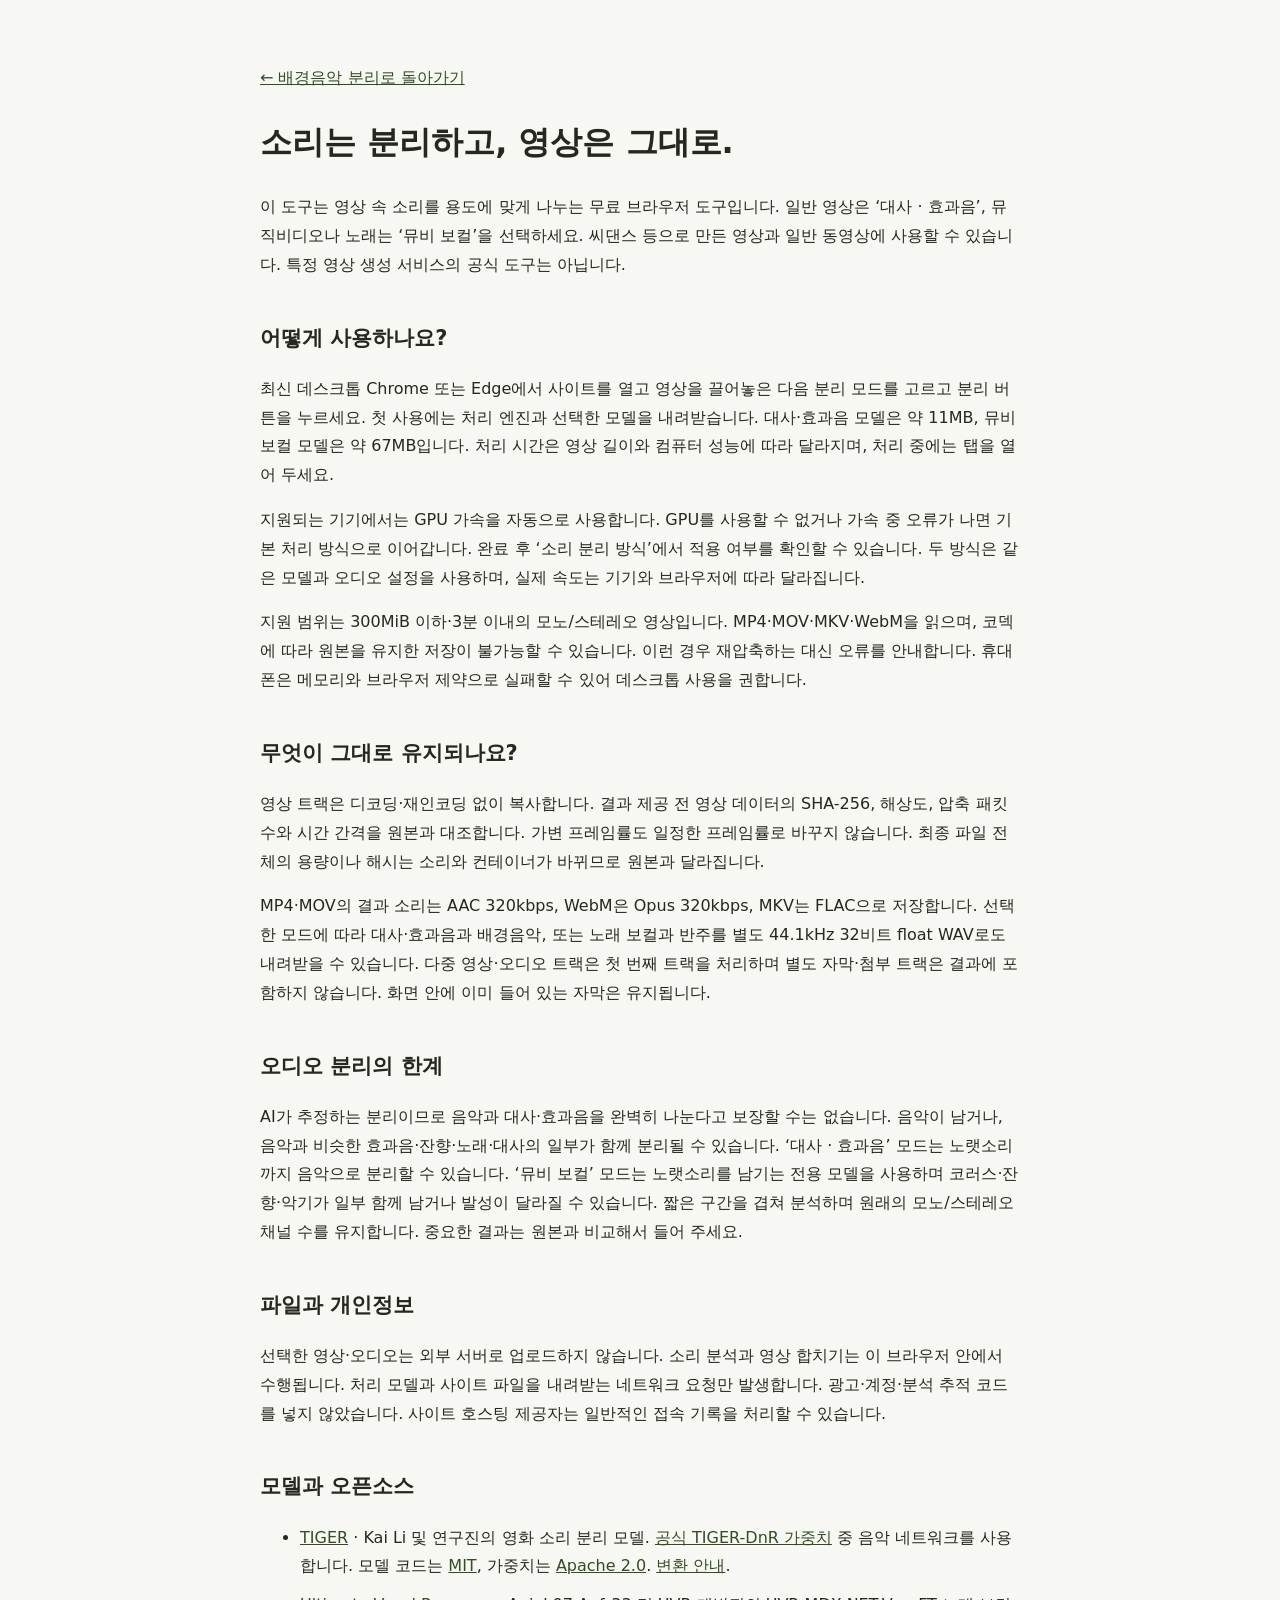
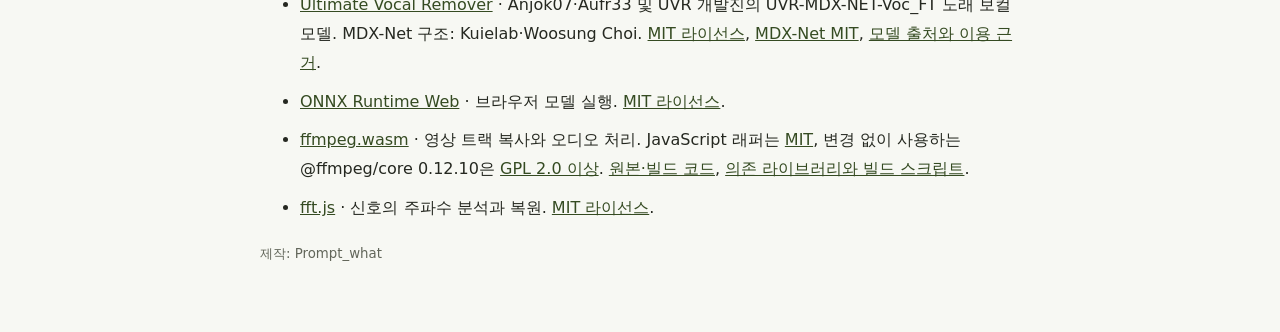
==== about.html @ b62975ac "Add music video vocal and instrumental separation mode" ====
<!doctype html><html lang="ko"><meta charset="utf-8"><meta name="viewport" content="width=device-width,initial-scale=1"><title>이용 안내 · 배경음악 분리</title><style>body{max-width:760px;margin:64px auto;padding:0 24px;font:16px/1.8 system-ui;color:#252820;background:#f7f8f3}h1{font-size:32px}h2{font-size:21px;margin-top:40px}a{color:#354b22}li{margin-bottom:10px}small{color:#62665a}</style>
<a href="./">← 배경음악 분리로 돌아가기</a><h1>소리는 분리하고, 영상은 그대로.</h1>
<p>이 도구는 영상 속 소리를 용도에 맞게 나누는 무료 브라우저 도구입니다. 일반 영상은 ‘대사 · 효과음’, 뮤직비디오나 노래는 ‘뮤비 보컬’을 선택하세요. 씨댄스 등으로 만든 영상과 일반 동영상에 사용할 수 있습니다. 특정 영상 생성 서비스의 공식 도구는 아닙니다.</p>
<h2>어떻게 사용하나요?</h2><p>최신 데스크톱 Chrome 또는 Edge에서 사이트를 열고 영상을 끌어놓은 다음 분리 모드를 고르고 분리 버튼을 누르세요. 첫 사용에는 처리 엔진과 선택한 모델을 내려받습니다. 대사·효과음 모델은 약 11MB, 뮤비 보컬 모델은 약 67MB입니다. 처리 시간은 영상 길이와 컴퓨터 성능에 따라 달라지며, 처리 중에는 탭을 열어 두세요.</p>
<p>지원되는 기기에서는 GPU 가속을 자동으로 사용합니다. GPU를 사용할 수 없거나 가속 중 오류가 나면 기본 처리 방식으로 이어갑니다. 완료 후 ‘소리 분리 방식’에서 적용 여부를 확인할 수 있습니다. 두 방식은 같은 모델과 오디오 설정을 사용하며, 실제 속도는 기기와 브라우저에 따라 달라집니다.</p>
<p>지원 범위는 300MiB 이하·3분 이내의 모노/스테레오 영상입니다. MP4·MOV·MKV·WebM을 읽으며, 코덱에 따라 원본을 유지한 저장이 불가능할 수 있습니다. 이런 경우 재압축하는 대신 오류를 안내합니다. 휴대폰은 메모리와 브라우저 제약으로 실패할 수 있어 데스크톱 사용을 권합니다.</p>
<h2>무엇이 그대로 유지되나요?</h2><p>영상 트랙은 디코딩·재인코딩 없이 복사합니다. 결과 제공 전 영상 데이터의 SHA-256, 해상도, 압축 패킷 수와 시간 간격을 원본과 대조합니다. 가변 프레임률도 일정한 프레임률로 바꾸지 않습니다. 최종 파일 전체의 용량이나 해시는 소리와 컨테이너가 바뀌므로 원본과 달라집니다.</p>
<p>MP4·MOV의 결과 소리는 AAC 320kbps, WebM은 Opus 320kbps, MKV는 FLAC으로 저장합니다. 선택한 모드에 따라 대사·효과음과 배경음악, 또는 노래 보컬과 반주를 별도 44.1kHz 32비트 float WAV로도 내려받을 수 있습니다. 다중 영상·오디오 트랙은 첫 번째 트랙을 처리하며 별도 자막·첨부 트랙은 결과에 포함하지 않습니다. 화면 안에 이미 들어 있는 자막은 유지됩니다.</p>
<h2>오디오 분리의 한계</h2><p>AI가 추정하는 분리이므로 음악과 대사·효과음을 완벽히 나눈다고 보장할 수는 없습니다. 음악이 남거나, 음악과 비슷한 효과음·잔향·노래·대사의 일부가 함께 분리될 수 있습니다. ‘대사 · 효과음’ 모드는 노랫소리까지 음악으로 분리할 수 있습니다. ‘뮤비 보컬’ 모드는 노랫소리를 남기는 전용 모델을 사용하며 코러스·잔향·악기가 일부 함께 남거나 발성이 달라질 수 있습니다. 짧은 구간을 겹쳐 분석하며 원래의 모노/스테레오 채널 수를 유지합니다. 중요한 결과는 원본과 비교해서 들어 주세요.</p>
<h2>파일과 개인정보</h2><p>선택한 영상·오디오는 외부 서버로 업로드하지 않습니다. 소리 분석과 영상 합치기는 이 브라우저 안에서 수행됩니다. 처리 모델과 사이트 파일을 내려받는 네트워크 요청만 발생합니다. 광고·계정·분석 추적 코드를 넣지 않았습니다. 사이트 호스팅 제공자는 일반적인 접속 기록을 처리할 수 있습니다.</p>
<h2>모델과 오픈소스</h2><ul>
<li><a href="https://github.com/JusperLee/TIGER">TIGER</a> · Kai Li 및 연구진의 영화 소리 분리 모델. <a href="https://huggingface.co/JusperLee/TIGER-DnR">공식 TIGER-DnR 가중치</a> 중 음악 네트워크를 사용합니다. 모델 코드는 <a href="models/LICENSE-TIGER-MIT.txt">MIT</a>, 가중치는 <a href="models/LICENSE-APACHE-2.0.txt">Apache 2.0</a>. <a href="models/NOTICE.txt">변환 안내</a>.</li>
<li><a href="https://github.com/Anjok07/ultimatevocalremovergui">Ultimate Vocal Remover</a> · Anjok07·Aufr33 및 UVR 개발진의 UVR-MDX-NET-Voc_FT 노래 보컬 모델. MDX-Net 구조: Kuielab·Woosung Choi. <a href="models/LICENSE-UVR-MIT.txt">MIT 라이선스</a>, <a href="models/LICENSE-MDX-NET-MIT.txt">MDX-Net MIT</a>, <a href="models/NOTICE-UVR.txt">모델 출처와 이용 근거</a>.</li>
<li><a href="https://onnxruntime.ai/">ONNX Runtime Web</a> · 브라우저 모델 실행. <a href="licenses/ONNXRUNTIME-MIT.txt">MIT 라이선스</a>.</li>
<li><a href="https://ffmpegwasm.netlify.app/">ffmpeg.wasm</a> · 영상 트랙 복사와 오디오 처리. JavaScript 래퍼는 <a href="licenses/FFMPEG-WASM-MIT.txt">MIT</a>, 변경 없이 사용하는 @ffmpeg/core 0.12.10은 <a href="licenses/FFMPEG-GPL-2.0.txt">GPL 2.0 이상</a>. <a href="https://github.com/ffmpegwasm/ffmpeg.wasm/tree/main/packages/core">원본·빌드 코드</a>, <a href="https://github.com/ffmpegwasm/ffmpeg.wasm/tree/main/build">의존 라이브러리와 빌드 스크립트</a>.</li>
<li><a href="https://github.com/indutny/fft.js">fft.js</a> · 신호의 주파수 분석과 복원. <a href="licenses/FFT-JS-MIT.txt">MIT 라이선스</a>.</li></ul>
<small>제작: Prompt_what</small></html>
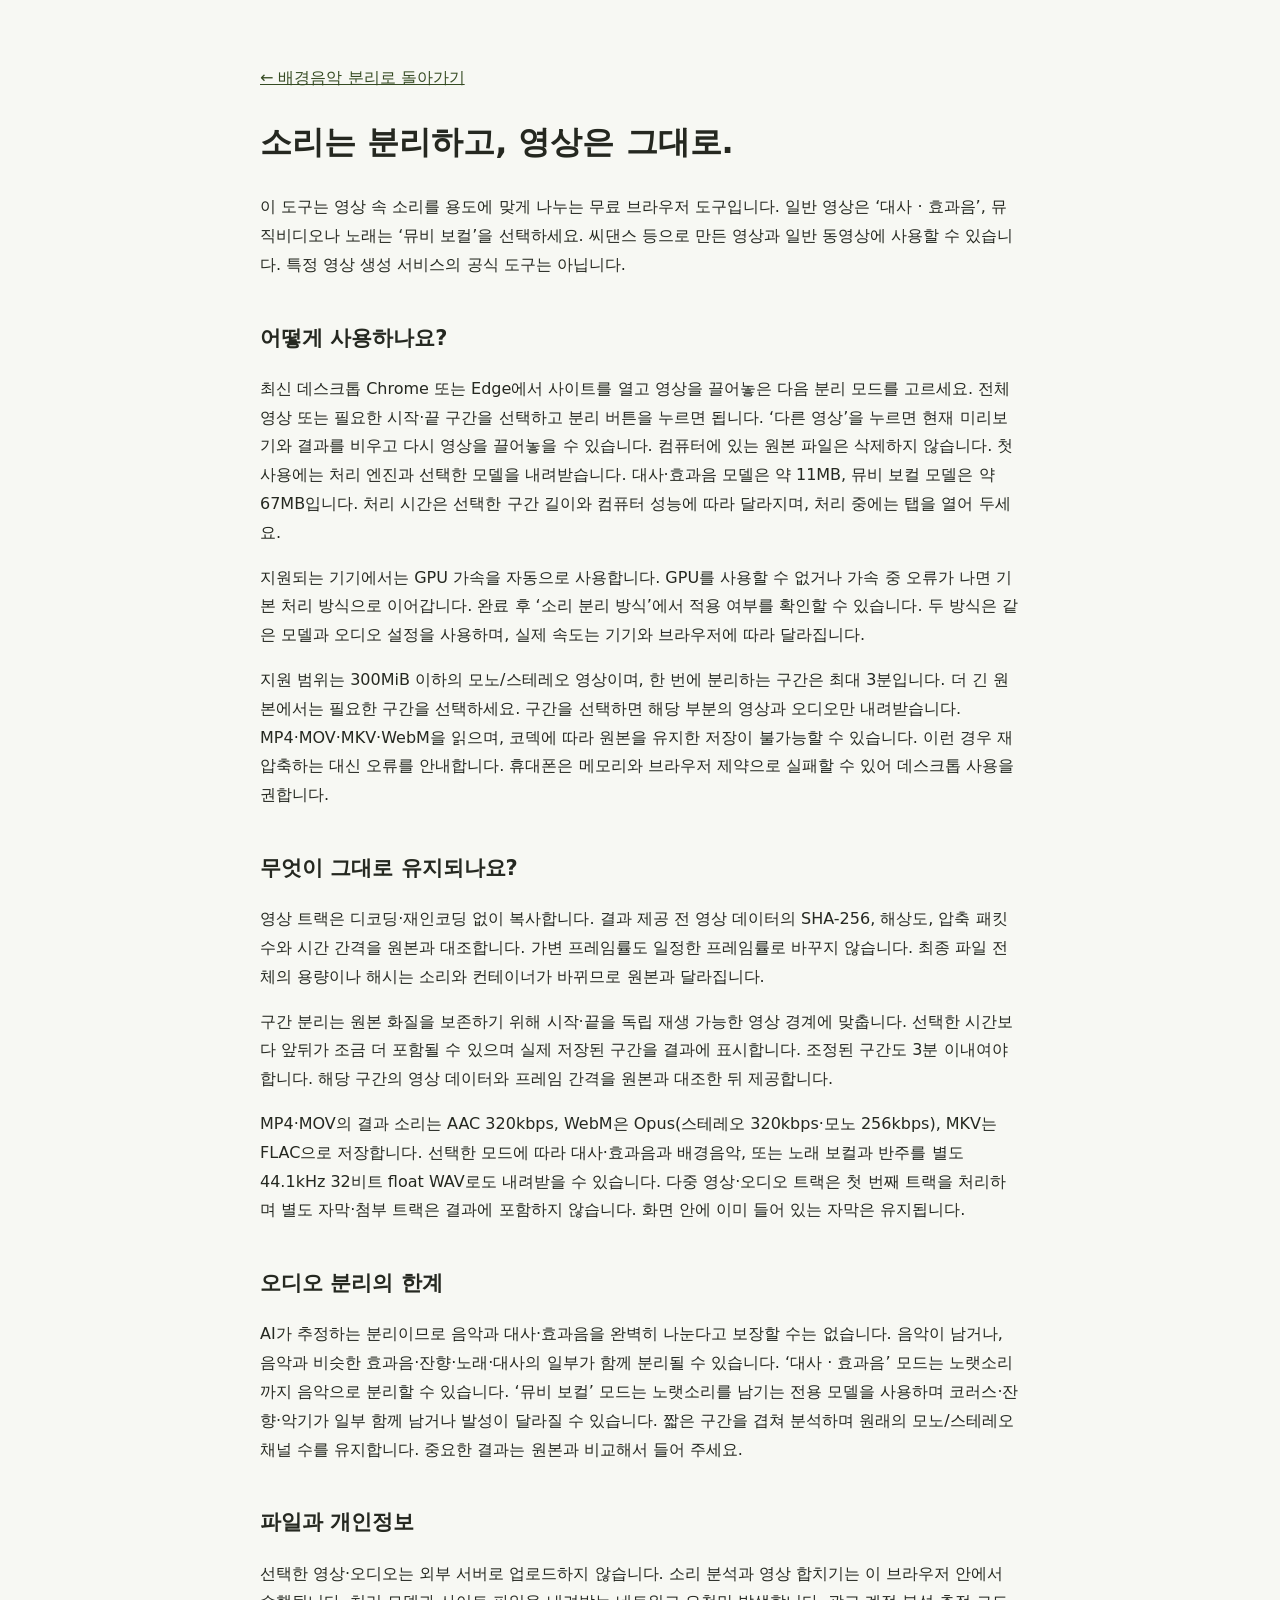
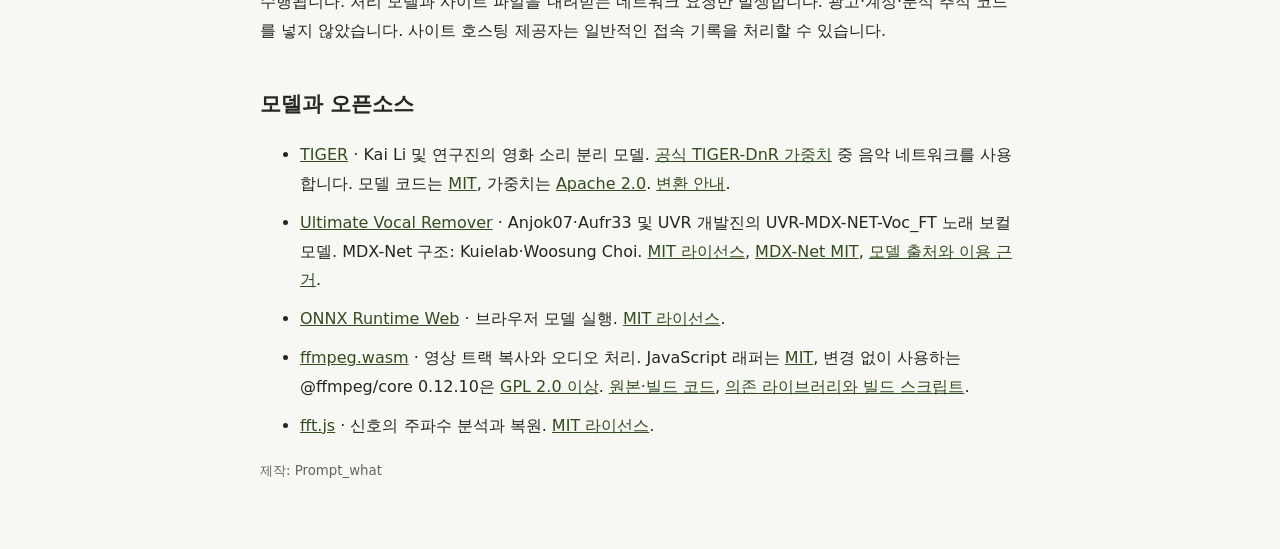
==== commit 69e1417c: "Add lossless range selection and reset upload workspace" ====
--- a/about.html
+++ b/about.html
@@ -1,11 +1,12 @@
 <!doctype html><html lang="ko"><meta charset="utf-8"><meta name="viewport" content="width=device-width,initial-scale=1"><title>이용 안내 · 배경음악 분리</title><style>body{max-width:760px;margin:64px auto;padding:0 24px;font:16px/1.8 system-ui;color:#252820;background:#f7f8f3}h1{font-size:32px}h2{font-size:21px;margin-top:40px}a{color:#354b22}li{margin-bottom:10px}small{color:#62665a}</style>
 <a href="./">← 배경음악 분리로 돌아가기</a><h1>소리는 분리하고, 영상은 그대로.</h1>
 <p>이 도구는 영상 속 소리를 용도에 맞게 나누는 무료 브라우저 도구입니다. 일반 영상은 ‘대사 · 효과음’, 뮤직비디오나 노래는 ‘뮤비 보컬’을 선택하세요. 씨댄스 등으로 만든 영상과 일반 동영상에 사용할 수 있습니다. 특정 영상 생성 서비스의 공식 도구는 아닙니다.</p>
-<h2>어떻게 사용하나요?</h2><p>최신 데스크톱 Chrome 또는 Edge에서 사이트를 열고 영상을 끌어놓은 다음 분리 모드를 고르고 분리 버튼을 누르세요. 첫 사용에는 처리 엔진과 선택한 모델을 내려받습니다. 대사·효과음 모델은 약 11MB, 뮤비 보컬 모델은 약 67MB입니다. 처리 시간은 영상 길이와 컴퓨터 성능에 따라 달라지며, 처리 중에는 탭을 열어 두세요.</p>
+<h2>어떻게 사용하나요?</h2><p>최신 데스크톱 Chrome 또는 Edge에서 사이트를 열고 영상을 끌어놓은 다음 분리 모드를 고르세요. 전체 영상 또는 필요한 시작·끝 구간을 선택하고 분리 버튼을 누르면 됩니다. ‘다른 영상’을 누르면 현재 미리보기와 결과를 비우고 다시 영상을 끌어놓을 수 있습니다. 컴퓨터에 있는 원본 파일은 삭제하지 않습니다. 첫 사용에는 처리 엔진과 선택한 모델을 내려받습니다. 대사·효과음 모델은 약 11MB, 뮤비 보컬 모델은 약 67MB입니다. 처리 시간은 선택한 구간 길이와 컴퓨터 성능에 따라 달라지며, 처리 중에는 탭을 열어 두세요.</p>
 <p>지원되는 기기에서는 GPU 가속을 자동으로 사용합니다. GPU를 사용할 수 없거나 가속 중 오류가 나면 기본 처리 방식으로 이어갑니다. 완료 후 ‘소리 분리 방식’에서 적용 여부를 확인할 수 있습니다. 두 방식은 같은 모델과 오디오 설정을 사용하며, 실제 속도는 기기와 브라우저에 따라 달라집니다.</p>
-<p>지원 범위는 300MiB 이하·3분 이내의 모노/스테레오 영상입니다. MP4·MOV·MKV·WebM을 읽으며, 코덱에 따라 원본을 유지한 저장이 불가능할 수 있습니다. 이런 경우 재압축하는 대신 오류를 안내합니다. 휴대폰은 메모리와 브라우저 제약으로 실패할 수 있어 데스크톱 사용을 권합니다.</p>
+<p>지원 범위는 300MiB 이하의 모노/스테레오 영상이며, 한 번에 분리하는 구간은 최대 3분입니다. 더 긴 원본에서는 필요한 구간을 선택하세요. 구간을 선택하면 해당 부분의 영상과 오디오만 내려받습니다. MP4·MOV·MKV·WebM을 읽으며, 코덱에 따라 원본을 유지한 저장이 불가능할 수 있습니다. 이런 경우 재압축하는 대신 오류를 안내합니다. 휴대폰은 메모리와 브라우저 제약으로 실패할 수 있어 데스크톱 사용을 권합니다.</p>
 <h2>무엇이 그대로 유지되나요?</h2><p>영상 트랙은 디코딩·재인코딩 없이 복사합니다. 결과 제공 전 영상 데이터의 SHA-256, 해상도, 압축 패킷 수와 시간 간격을 원본과 대조합니다. 가변 프레임률도 일정한 프레임률로 바꾸지 않습니다. 최종 파일 전체의 용량이나 해시는 소리와 컨테이너가 바뀌므로 원본과 달라집니다.</p>
-<p>MP4·MOV의 결과 소리는 AAC 320kbps, WebM은 Opus 320kbps, MKV는 FLAC으로 저장합니다. 선택한 모드에 따라 대사·효과음과 배경음악, 또는 노래 보컬과 반주를 별도 44.1kHz 32비트 float WAV로도 내려받을 수 있습니다. 다중 영상·오디오 트랙은 첫 번째 트랙을 처리하며 별도 자막·첨부 트랙은 결과에 포함하지 않습니다. 화면 안에 이미 들어 있는 자막은 유지됩니다.</p>
+<p>구간 분리는 원본 화질을 보존하기 위해 시작·끝을 독립 재생 가능한 영상 경계에 맞춥니다. 선택한 시간보다 앞뒤가 조금 더 포함될 수 있으며 실제 저장된 구간을 결과에 표시합니다. 조정된 구간도 3분 이내여야 합니다. 해당 구간의 영상 데이터와 프레임 간격을 원본과 대조한 뒤 제공합니다.</p>
+<p>MP4·MOV의 결과 소리는 AAC 320kbps, WebM은 Opus(스테레오 320kbps·모노 256kbps), MKV는 FLAC으로 저장합니다. 선택한 모드에 따라 대사·효과음과 배경음악, 또는 노래 보컬과 반주를 별도 44.1kHz 32비트 float WAV로도 내려받을 수 있습니다. 다중 영상·오디오 트랙은 첫 번째 트랙을 처리하며 별도 자막·첨부 트랙은 결과에 포함하지 않습니다. 화면 안에 이미 들어 있는 자막은 유지됩니다.</p>
 <h2>오디오 분리의 한계</h2><p>AI가 추정하는 분리이므로 음악과 대사·효과음을 완벽히 나눈다고 보장할 수는 없습니다. 음악이 남거나, 음악과 비슷한 효과음·잔향·노래·대사의 일부가 함께 분리될 수 있습니다. ‘대사 · 효과음’ 모드는 노랫소리까지 음악으로 분리할 수 있습니다. ‘뮤비 보컬’ 모드는 노랫소리를 남기는 전용 모델을 사용하며 코러스·잔향·악기가 일부 함께 남거나 발성이 달라질 수 있습니다. 짧은 구간을 겹쳐 분석하며 원래의 모노/스테레오 채널 수를 유지합니다. 중요한 결과는 원본과 비교해서 들어 주세요.</p>
 <h2>파일과 개인정보</h2><p>선택한 영상·오디오는 외부 서버로 업로드하지 않습니다. 소리 분석과 영상 합치기는 이 브라우저 안에서 수행됩니다. 처리 모델과 사이트 파일을 내려받는 네트워크 요청만 발생합니다. 광고·계정·분석 추적 코드를 넣지 않았습니다. 사이트 호스팅 제공자는 일반적인 접속 기록을 처리할 수 있습니다.</p>
 <h2>모델과 오픈소스</h2><ul>
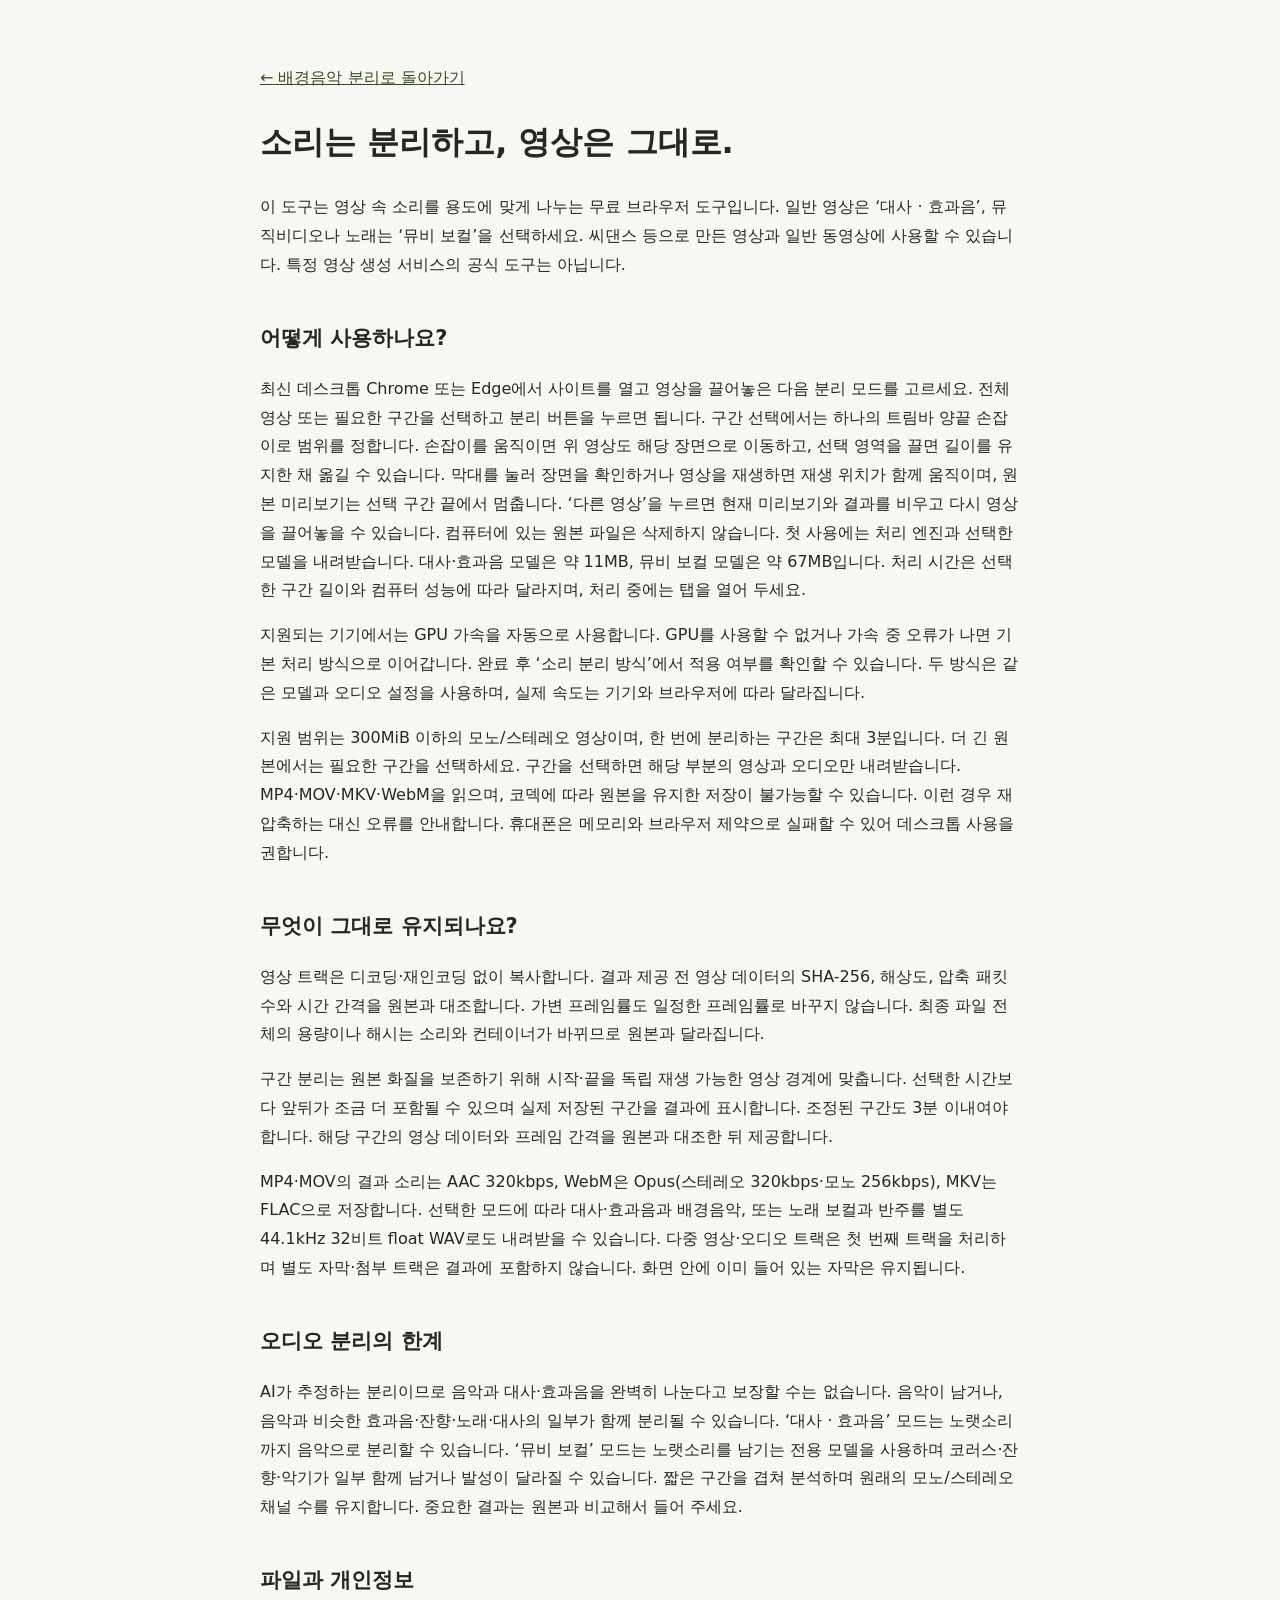
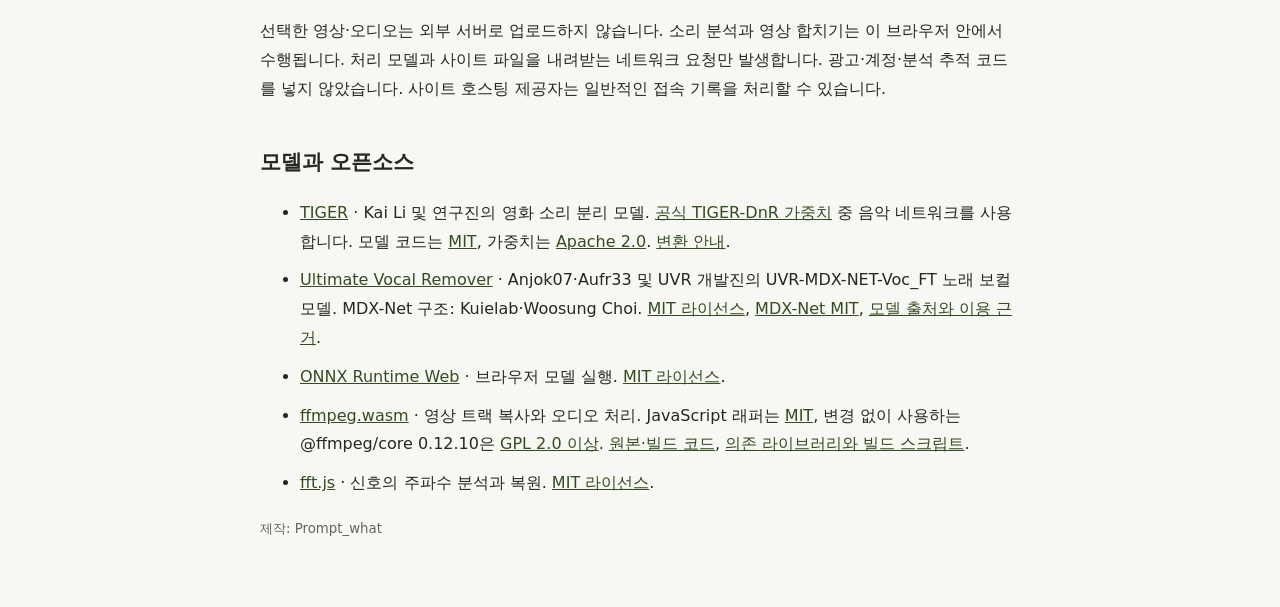
==== commit 1608f413: "Add a unified trim timeline with live preview sync" ====
--- a/about.html
+++ b/about.html
@@ -1,7 +1,7 @@
 <!doctype html><html lang="ko"><meta charset="utf-8"><meta name="viewport" content="width=device-width,initial-scale=1"><title>이용 안내 · 배경음악 분리</title><style>body{max-width:760px;margin:64px auto;padding:0 24px;font:16px/1.8 system-ui;color:#252820;background:#f7f8f3}h1{font-size:32px}h2{font-size:21px;margin-top:40px}a{color:#354b22}li{margin-bottom:10px}small{color:#62665a}</style>
 <a href="./">← 배경음악 분리로 돌아가기</a><h1>소리는 분리하고, 영상은 그대로.</h1>
 <p>이 도구는 영상 속 소리를 용도에 맞게 나누는 무료 브라우저 도구입니다. 일반 영상은 ‘대사 · 효과음’, 뮤직비디오나 노래는 ‘뮤비 보컬’을 선택하세요. 씨댄스 등으로 만든 영상과 일반 동영상에 사용할 수 있습니다. 특정 영상 생성 서비스의 공식 도구는 아닙니다.</p>
-<h2>어떻게 사용하나요?</h2><p>최신 데스크톱 Chrome 또는 Edge에서 사이트를 열고 영상을 끌어놓은 다음 분리 모드를 고르세요. 전체 영상 또는 필요한 시작·끝 구간을 선택하고 분리 버튼을 누르면 됩니다. ‘다른 영상’을 누르면 현재 미리보기와 결과를 비우고 다시 영상을 끌어놓을 수 있습니다. 컴퓨터에 있는 원본 파일은 삭제하지 않습니다. 첫 사용에는 처리 엔진과 선택한 모델을 내려받습니다. 대사·효과음 모델은 약 11MB, 뮤비 보컬 모델은 약 67MB입니다. 처리 시간은 선택한 구간 길이와 컴퓨터 성능에 따라 달라지며, 처리 중에는 탭을 열어 두세요.</p>
+<h2>어떻게 사용하나요?</h2><p>최신 데스크톱 Chrome 또는 Edge에서 사이트를 열고 영상을 끌어놓은 다음 분리 모드를 고르세요. 전체 영상 또는 필요한 구간을 선택하고 분리 버튼을 누르면 됩니다. 구간 선택에서는 하나의 트림바 양끝 손잡이로 범위를 정합니다. 손잡이를 움직이면 위 영상도 해당 장면으로 이동하고, 선택 영역을 끌면 길이를 유지한 채 옮길 수 있습니다. 막대를 눌러 장면을 확인하거나 영상을 재생하면 재생 위치가 함께 움직이며, 원본 미리보기는 선택 구간 끝에서 멈춥니다. ‘다른 영상’을 누르면 현재 미리보기와 결과를 비우고 다시 영상을 끌어놓을 수 있습니다. 컴퓨터에 있는 원본 파일은 삭제하지 않습니다. 첫 사용에는 처리 엔진과 선택한 모델을 내려받습니다. 대사·효과음 모델은 약 11MB, 뮤비 보컬 모델은 약 67MB입니다. 처리 시간은 선택한 구간 길이와 컴퓨터 성능에 따라 달라지며, 처리 중에는 탭을 열어 두세요.</p>
 <p>지원되는 기기에서는 GPU 가속을 자동으로 사용합니다. GPU를 사용할 수 없거나 가속 중 오류가 나면 기본 처리 방식으로 이어갑니다. 완료 후 ‘소리 분리 방식’에서 적용 여부를 확인할 수 있습니다. 두 방식은 같은 모델과 오디오 설정을 사용하며, 실제 속도는 기기와 브라우저에 따라 달라집니다.</p>
 <p>지원 범위는 300MiB 이하의 모노/스테레오 영상이며, 한 번에 분리하는 구간은 최대 3분입니다. 더 긴 원본에서는 필요한 구간을 선택하세요. 구간을 선택하면 해당 부분의 영상과 오디오만 내려받습니다. MP4·MOV·MKV·WebM을 읽으며, 코덱에 따라 원본을 유지한 저장이 불가능할 수 있습니다. 이런 경우 재압축하는 대신 오류를 안내합니다. 휴대폰은 메모리와 브라우저 제약으로 실패할 수 있어 데스크톱 사용을 권합니다.</p>
 <h2>무엇이 그대로 유지되나요?</h2><p>영상 트랙은 디코딩·재인코딩 없이 복사합니다. 결과 제공 전 영상 데이터의 SHA-256, 해상도, 압축 패킷 수와 시간 간격을 원본과 대조합니다. 가변 프레임률도 일정한 프레임률로 바꾸지 않습니다. 최종 파일 전체의 용량이나 해시는 소리와 컨테이너가 바뀌므로 원본과 달라집니다.</p>
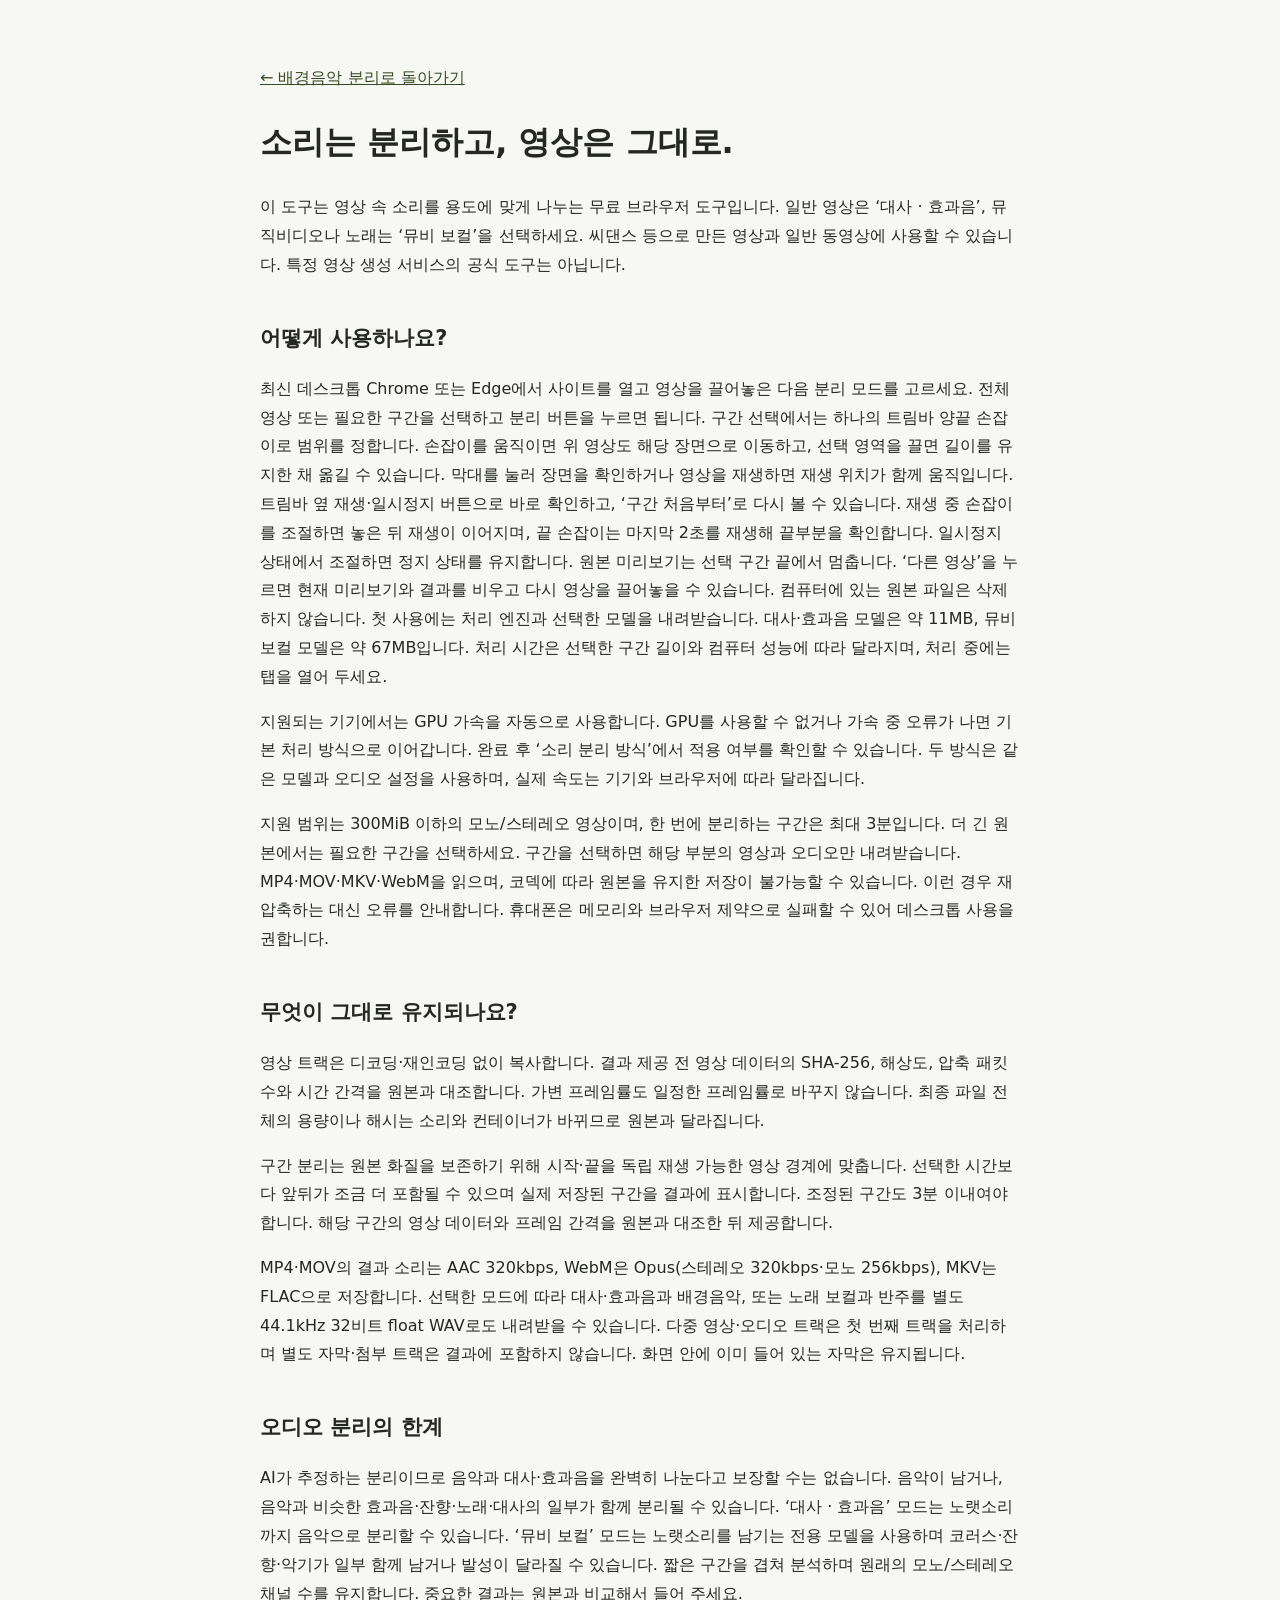
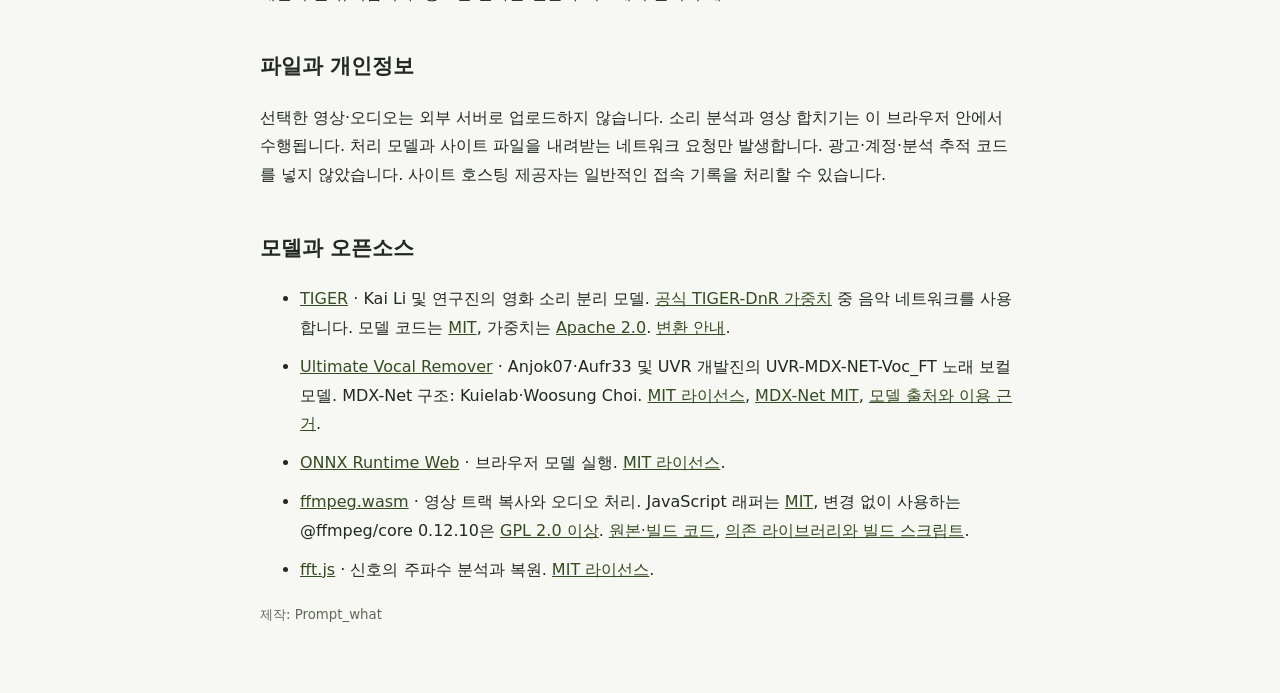
==== commit 863012a3: "Keep trim playback responsive and preserve play intent" ====
--- a/about.html
+++ b/about.html
@@ -1,7 +1,7 @@
 <!doctype html><html lang="ko"><meta charset="utf-8"><meta name="viewport" content="width=device-width,initial-scale=1"><title>이용 안내 · 배경음악 분리</title><style>body{max-width:760px;margin:64px auto;padding:0 24px;font:16px/1.8 system-ui;color:#252820;background:#f7f8f3}h1{font-size:32px}h2{font-size:21px;margin-top:40px}a{color:#354b22}li{margin-bottom:10px}small{color:#62665a}</style>
 <a href="./">← 배경음악 분리로 돌아가기</a><h1>소리는 분리하고, 영상은 그대로.</h1>
 <p>이 도구는 영상 속 소리를 용도에 맞게 나누는 무료 브라우저 도구입니다. 일반 영상은 ‘대사 · 효과음’, 뮤직비디오나 노래는 ‘뮤비 보컬’을 선택하세요. 씨댄스 등으로 만든 영상과 일반 동영상에 사용할 수 있습니다. 특정 영상 생성 서비스의 공식 도구는 아닙니다.</p>
-<h2>어떻게 사용하나요?</h2><p>최신 데스크톱 Chrome 또는 Edge에서 사이트를 열고 영상을 끌어놓은 다음 분리 모드를 고르세요. 전체 영상 또는 필요한 구간을 선택하고 분리 버튼을 누르면 됩니다. 구간 선택에서는 하나의 트림바 양끝 손잡이로 범위를 정합니다. 손잡이를 움직이면 위 영상도 해당 장면으로 이동하고, 선택 영역을 끌면 길이를 유지한 채 옮길 수 있습니다. 막대를 눌러 장면을 확인하거나 영상을 재생하면 재생 위치가 함께 움직이며, 원본 미리보기는 선택 구간 끝에서 멈춥니다. ‘다른 영상’을 누르면 현재 미리보기와 결과를 비우고 다시 영상을 끌어놓을 수 있습니다. 컴퓨터에 있는 원본 파일은 삭제하지 않습니다. 첫 사용에는 처리 엔진과 선택한 모델을 내려받습니다. 대사·효과음 모델은 약 11MB, 뮤비 보컬 모델은 약 67MB입니다. 처리 시간은 선택한 구간 길이와 컴퓨터 성능에 따라 달라지며, 처리 중에는 탭을 열어 두세요.</p>
+<h2>어떻게 사용하나요?</h2><p>최신 데스크톱 Chrome 또는 Edge에서 사이트를 열고 영상을 끌어놓은 다음 분리 모드를 고르세요. 전체 영상 또는 필요한 구간을 선택하고 분리 버튼을 누르면 됩니다. 구간 선택에서는 하나의 트림바 양끝 손잡이로 범위를 정합니다. 손잡이를 움직이면 위 영상도 해당 장면으로 이동하고, 선택 영역을 끌면 길이를 유지한 채 옮길 수 있습니다. 막대를 눌러 장면을 확인하거나 영상을 재생하면 재생 위치가 함께 움직입니다. 트림바 옆 재생·일시정지 버튼으로 바로 확인하고, ‘구간 처음부터’로 다시 볼 수 있습니다. 재생 중 손잡이를 조절하면 놓은 뒤 재생이 이어지며, 끝 손잡이는 마지막 2초를 재생해 끝부분을 확인합니다. 일시정지 상태에서 조절하면 정지 상태를 유지합니다. 원본 미리보기는 선택 구간 끝에서 멈춥니다. ‘다른 영상’을 누르면 현재 미리보기와 결과를 비우고 다시 영상을 끌어놓을 수 있습니다. 컴퓨터에 있는 원본 파일은 삭제하지 않습니다. 첫 사용에는 처리 엔진과 선택한 모델을 내려받습니다. 대사·효과음 모델은 약 11MB, 뮤비 보컬 모델은 약 67MB입니다. 처리 시간은 선택한 구간 길이와 컴퓨터 성능에 따라 달라지며, 처리 중에는 탭을 열어 두세요.</p>
 <p>지원되는 기기에서는 GPU 가속을 자동으로 사용합니다. GPU를 사용할 수 없거나 가속 중 오류가 나면 기본 처리 방식으로 이어갑니다. 완료 후 ‘소리 분리 방식’에서 적용 여부를 확인할 수 있습니다. 두 방식은 같은 모델과 오디오 설정을 사용하며, 실제 속도는 기기와 브라우저에 따라 달라집니다.</p>
 <p>지원 범위는 300MiB 이하의 모노/스테레오 영상이며, 한 번에 분리하는 구간은 최대 3분입니다. 더 긴 원본에서는 필요한 구간을 선택하세요. 구간을 선택하면 해당 부분의 영상과 오디오만 내려받습니다. MP4·MOV·MKV·WebM을 읽으며, 코덱에 따라 원본을 유지한 저장이 불가능할 수 있습니다. 이런 경우 재압축하는 대신 오류를 안내합니다. 휴대폰은 메모리와 브라우저 제약으로 실패할 수 있어 데스크톱 사용을 권합니다.</p>
 <h2>무엇이 그대로 유지되나요?</h2><p>영상 트랙은 디코딩·재인코딩 없이 복사합니다. 결과 제공 전 영상 데이터의 SHA-256, 해상도, 압축 패킷 수와 시간 간격을 원본과 대조합니다. 가변 프레임률도 일정한 프레임률로 바꾸지 않습니다. 최종 파일 전체의 용량이나 해시는 소리와 컨테이너가 바뀌므로 원본과 달라집니다.</p>
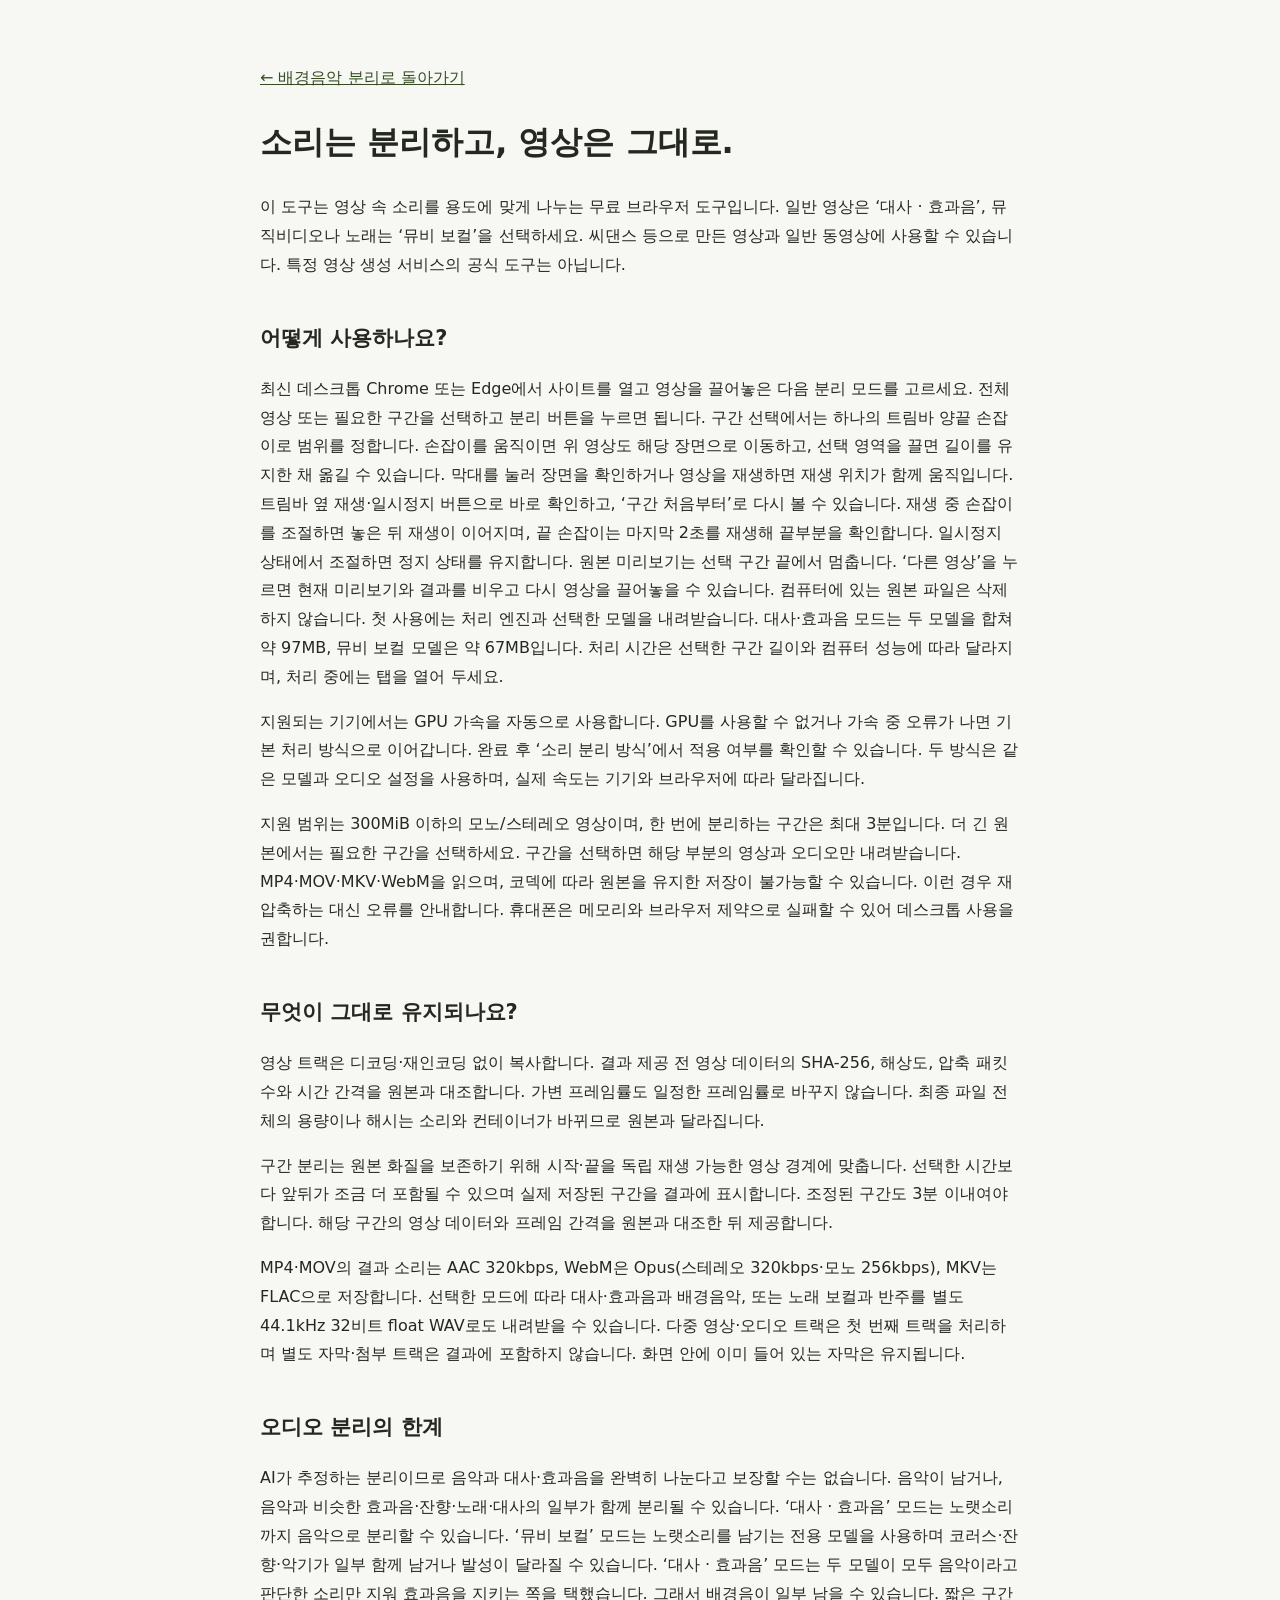
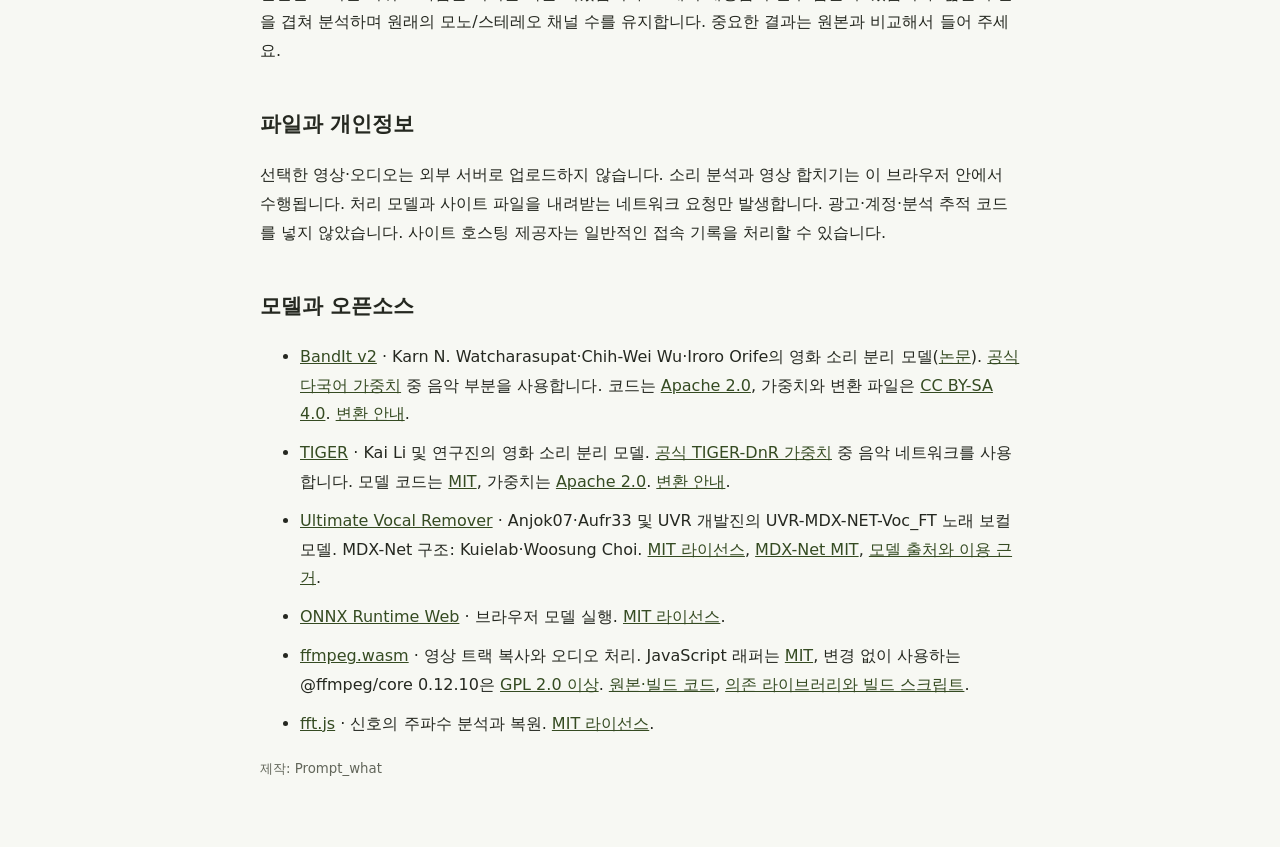
==== commit aeb5d5e5: "Remove music where BandIt v2 and TIGER-DnR agree; WebGPU GRU kernels and GPU-safe TIGER normalizatio" ====
--- a/about.html
+++ b/about.html
@@ -1,15 +1,16 @@
 <!doctype html><html lang="ko"><meta charset="utf-8"><meta name="viewport" content="width=device-width,initial-scale=1"><title>이용 안내 · 배경음악 분리</title><style>body{max-width:760px;margin:64px auto;padding:0 24px;font:16px/1.8 system-ui;color:#252820;background:#f7f8f3}h1{font-size:32px}h2{font-size:21px;margin-top:40px}a{color:#354b22}li{margin-bottom:10px}small{color:#62665a}</style>
 <a href="./">← 배경음악 분리로 돌아가기</a><h1>소리는 분리하고, 영상은 그대로.</h1>
 <p>이 도구는 영상 속 소리를 용도에 맞게 나누는 무료 브라우저 도구입니다. 일반 영상은 ‘대사 · 효과음’, 뮤직비디오나 노래는 ‘뮤비 보컬’을 선택하세요. 씨댄스 등으로 만든 영상과 일반 동영상에 사용할 수 있습니다. 특정 영상 생성 서비스의 공식 도구는 아닙니다.</p>
-<h2>어떻게 사용하나요?</h2><p>최신 데스크톱 Chrome 또는 Edge에서 사이트를 열고 영상을 끌어놓은 다음 분리 모드를 고르세요. 전체 영상 또는 필요한 구간을 선택하고 분리 버튼을 누르면 됩니다. 구간 선택에서는 하나의 트림바 양끝 손잡이로 범위를 정합니다. 손잡이를 움직이면 위 영상도 해당 장면으로 이동하고, 선택 영역을 끌면 길이를 유지한 채 옮길 수 있습니다. 막대를 눌러 장면을 확인하거나 영상을 재생하면 재생 위치가 함께 움직입니다. 트림바 옆 재생·일시정지 버튼으로 바로 확인하고, ‘구간 처음부터’로 다시 볼 수 있습니다. 재생 중 손잡이를 조절하면 놓은 뒤 재생이 이어지며, 끝 손잡이는 마지막 2초를 재생해 끝부분을 확인합니다. 일시정지 상태에서 조절하면 정지 상태를 유지합니다. 원본 미리보기는 선택 구간 끝에서 멈춥니다. ‘다른 영상’을 누르면 현재 미리보기와 결과를 비우고 다시 영상을 끌어놓을 수 있습니다. 컴퓨터에 있는 원본 파일은 삭제하지 않습니다. 첫 사용에는 처리 엔진과 선택한 모델을 내려받습니다. 대사·효과음 모델은 약 11MB, 뮤비 보컬 모델은 약 67MB입니다. 처리 시간은 선택한 구간 길이와 컴퓨터 성능에 따라 달라지며, 처리 중에는 탭을 열어 두세요.</p>
+<h2>어떻게 사용하나요?</h2><p>최신 데스크톱 Chrome 또는 Edge에서 사이트를 열고 영상을 끌어놓은 다음 분리 모드를 고르세요. 전체 영상 또는 필요한 구간을 선택하고 분리 버튼을 누르면 됩니다. 구간 선택에서는 하나의 트림바 양끝 손잡이로 범위를 정합니다. 손잡이를 움직이면 위 영상도 해당 장면으로 이동하고, 선택 영역을 끌면 길이를 유지한 채 옮길 수 있습니다. 막대를 눌러 장면을 확인하거나 영상을 재생하면 재생 위치가 함께 움직입니다. 트림바 옆 재생·일시정지 버튼으로 바로 확인하고, ‘구간 처음부터’로 다시 볼 수 있습니다. 재생 중 손잡이를 조절하면 놓은 뒤 재생이 이어지며, 끝 손잡이는 마지막 2초를 재생해 끝부분을 확인합니다. 일시정지 상태에서 조절하면 정지 상태를 유지합니다. 원본 미리보기는 선택 구간 끝에서 멈춥니다. ‘다른 영상’을 누르면 현재 미리보기와 결과를 비우고 다시 영상을 끌어놓을 수 있습니다. 컴퓨터에 있는 원본 파일은 삭제하지 않습니다. 첫 사용에는 처리 엔진과 선택한 모델을 내려받습니다. 대사·효과음 모드는 두 모델을 합쳐 약 97MB, 뮤비 보컬 모델은 약 67MB입니다. 처리 시간은 선택한 구간 길이와 컴퓨터 성능에 따라 달라지며, 처리 중에는 탭을 열어 두세요.</p>
 <p>지원되는 기기에서는 GPU 가속을 자동으로 사용합니다. GPU를 사용할 수 없거나 가속 중 오류가 나면 기본 처리 방식으로 이어갑니다. 완료 후 ‘소리 분리 방식’에서 적용 여부를 확인할 수 있습니다. 두 방식은 같은 모델과 오디오 설정을 사용하며, 실제 속도는 기기와 브라우저에 따라 달라집니다.</p>
 <p>지원 범위는 300MiB 이하의 모노/스테레오 영상이며, 한 번에 분리하는 구간은 최대 3분입니다. 더 긴 원본에서는 필요한 구간을 선택하세요. 구간을 선택하면 해당 부분의 영상과 오디오만 내려받습니다. MP4·MOV·MKV·WebM을 읽으며, 코덱에 따라 원본을 유지한 저장이 불가능할 수 있습니다. 이런 경우 재압축하는 대신 오류를 안내합니다. 휴대폰은 메모리와 브라우저 제약으로 실패할 수 있어 데스크톱 사용을 권합니다.</p>
 <h2>무엇이 그대로 유지되나요?</h2><p>영상 트랙은 디코딩·재인코딩 없이 복사합니다. 결과 제공 전 영상 데이터의 SHA-256, 해상도, 압축 패킷 수와 시간 간격을 원본과 대조합니다. 가변 프레임률도 일정한 프레임률로 바꾸지 않습니다. 최종 파일 전체의 용량이나 해시는 소리와 컨테이너가 바뀌므로 원본과 달라집니다.</p>
 <p>구간 분리는 원본 화질을 보존하기 위해 시작·끝을 독립 재생 가능한 영상 경계에 맞춥니다. 선택한 시간보다 앞뒤가 조금 더 포함될 수 있으며 실제 저장된 구간을 결과에 표시합니다. 조정된 구간도 3분 이내여야 합니다. 해당 구간의 영상 데이터와 프레임 간격을 원본과 대조한 뒤 제공합니다.</p>
 <p>MP4·MOV의 결과 소리는 AAC 320kbps, WebM은 Opus(스테레오 320kbps·모노 256kbps), MKV는 FLAC으로 저장합니다. 선택한 모드에 따라 대사·효과음과 배경음악, 또는 노래 보컬과 반주를 별도 44.1kHz 32비트 float WAV로도 내려받을 수 있습니다. 다중 영상·오디오 트랙은 첫 번째 트랙을 처리하며 별도 자막·첨부 트랙은 결과에 포함하지 않습니다. 화면 안에 이미 들어 있는 자막은 유지됩니다.</p>
-<h2>오디오 분리의 한계</h2><p>AI가 추정하는 분리이므로 음악과 대사·효과음을 완벽히 나눈다고 보장할 수는 없습니다. 음악이 남거나, 음악과 비슷한 효과음·잔향·노래·대사의 일부가 함께 분리될 수 있습니다. ‘대사 · 효과음’ 모드는 노랫소리까지 음악으로 분리할 수 있습니다. ‘뮤비 보컬’ 모드는 노랫소리를 남기는 전용 모델을 사용하며 코러스·잔향·악기가 일부 함께 남거나 발성이 달라질 수 있습니다. 짧은 구간을 겹쳐 분석하며 원래의 모노/스테레오 채널 수를 유지합니다. 중요한 결과는 원본과 비교해서 들어 주세요.</p>
+<h2>오디오 분리의 한계</h2><p>AI가 추정하는 분리이므로 음악과 대사·효과음을 완벽히 나눈다고 보장할 수는 없습니다. 음악이 남거나, 음악과 비슷한 효과음·잔향·노래·대사의 일부가 함께 분리될 수 있습니다. ‘대사 · 효과음’ 모드는 노랫소리까지 음악으로 분리할 수 있습니다. ‘뮤비 보컬’ 모드는 노랫소리를 남기는 전용 모델을 사용하며 코러스·잔향·악기가 일부 함께 남거나 발성이 달라질 수 있습니다. ‘대사 · 효과음’ 모드는 두 모델이 모두 음악이라고 판단한 소리만 지워 효과음을 지키는 쪽을 택했습니다. 그래서 배경음이 일부 남을 수 있습니다. 짧은 구간을 겹쳐 분석하며 원래의 모노/스테레오 채널 수를 유지합니다. 중요한 결과는 원본과 비교해서 들어 주세요.</p>
 <h2>파일과 개인정보</h2><p>선택한 영상·오디오는 외부 서버로 업로드하지 않습니다. 소리 분석과 영상 합치기는 이 브라우저 안에서 수행됩니다. 처리 모델과 사이트 파일을 내려받는 네트워크 요청만 발생합니다. 광고·계정·분석 추적 코드를 넣지 않았습니다. 사이트 호스팅 제공자는 일반적인 접속 기록을 처리할 수 있습니다.</p>
 <h2>모델과 오픈소스</h2><ul>
+<li><a href="https://github.com/kwatcharasupat/bandit-v2">BandIt v2</a> · Karn N. Watcharasupat·Chih-Wei Wu·Iroro Orife의 영화 소리 분리 모델(<a href="https://arxiv.org/abs/2407.07275">논문</a>). <a href="https://zenodo.org/records/12701995">공식 다국어 가중치</a> 중 음악 부분을 사용합니다. 코드는 <a href="models/LICENSE-BANDIT-APACHE-2.0.txt">Apache 2.0</a>, 가중치와 변환 파일은 <a href="https://creativecommons.org/licenses/by-sa/4.0/">CC BY-SA 4.0</a>. <a href="models/NOTICE-BANDIT.txt">변환 안내</a>.</li>
 <li><a href="https://github.com/JusperLee/TIGER">TIGER</a> · Kai Li 및 연구진의 영화 소리 분리 모델. <a href="https://huggingface.co/JusperLee/TIGER-DnR">공식 TIGER-DnR 가중치</a> 중 음악 네트워크를 사용합니다. 모델 코드는 <a href="models/LICENSE-TIGER-MIT.txt">MIT</a>, 가중치는 <a href="models/LICENSE-APACHE-2.0.txt">Apache 2.0</a>. <a href="models/NOTICE.txt">변환 안내</a>.</li>
 <li><a href="https://github.com/Anjok07/ultimatevocalremovergui">Ultimate Vocal Remover</a> · Anjok07·Aufr33 및 UVR 개발진의 UVR-MDX-NET-Voc_FT 노래 보컬 모델. MDX-Net 구조: Kuielab·Woosung Choi. <a href="models/LICENSE-UVR-MIT.txt">MIT 라이선스</a>, <a href="models/LICENSE-MDX-NET-MIT.txt">MDX-Net MIT</a>, <a href="models/NOTICE-UVR.txt">모델 출처와 이용 근거</a>.</li>
 <li><a href="https://onnxruntime.ai/">ONNX Runtime Web</a> · 브라우저 모델 실행. <a href="licenses/ONNXRUNTIME-MIT.txt">MIT 라이선스</a>.</li>
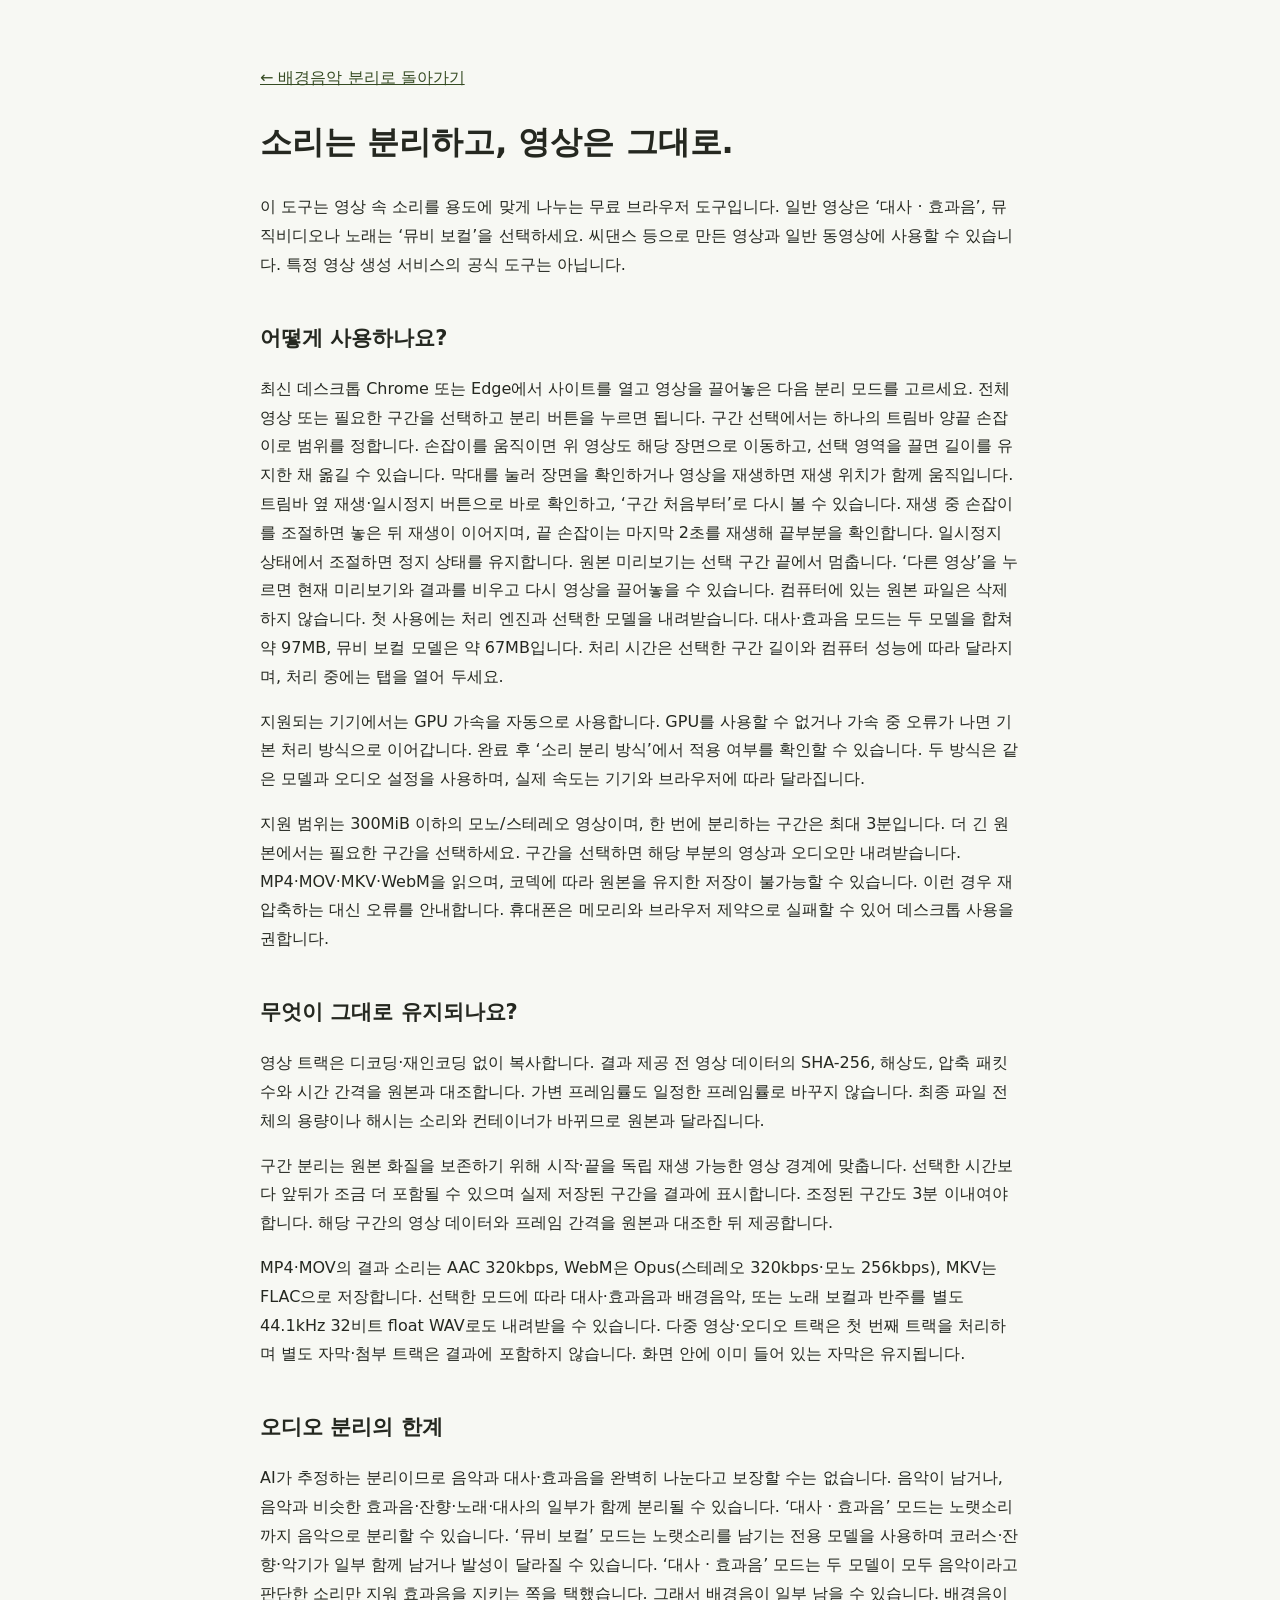
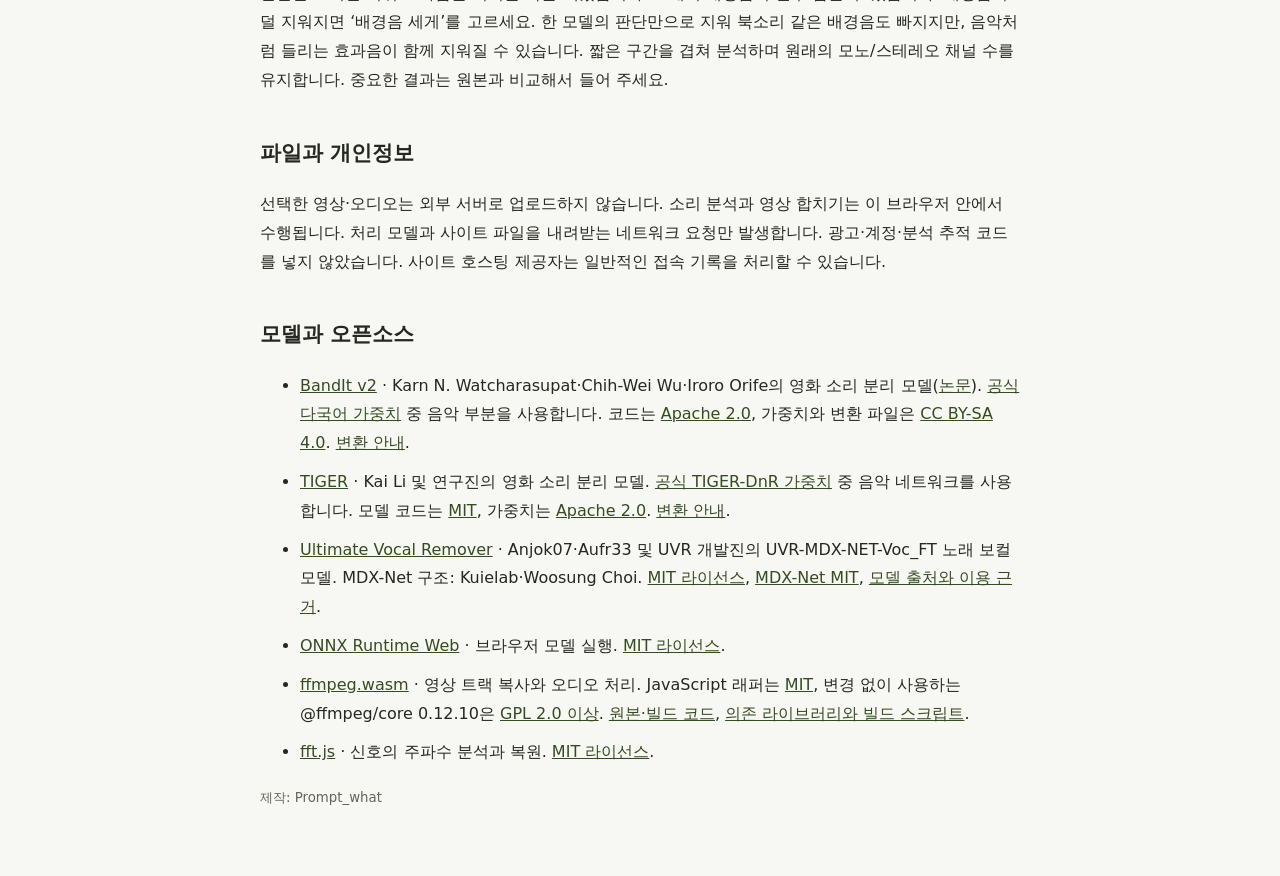
==== commit 1c8f9ee1: "Add strong background-removal mode (BandIt v2 alone) Co-Authored-By: Claude Opus 5.5 <noreply@anthro" ====
--- a/about.html
+++ b/about.html
@@ -7,7 +7,7 @@
 <h2>무엇이 그대로 유지되나요?</h2><p>영상 트랙은 디코딩·재인코딩 없이 복사합니다. 결과 제공 전 영상 데이터의 SHA-256, 해상도, 압축 패킷 수와 시간 간격을 원본과 대조합니다. 가변 프레임률도 일정한 프레임률로 바꾸지 않습니다. 최종 파일 전체의 용량이나 해시는 소리와 컨테이너가 바뀌므로 원본과 달라집니다.</p>
 <p>구간 분리는 원본 화질을 보존하기 위해 시작·끝을 독립 재생 가능한 영상 경계에 맞춥니다. 선택한 시간보다 앞뒤가 조금 더 포함될 수 있으며 실제 저장된 구간을 결과에 표시합니다. 조정된 구간도 3분 이내여야 합니다. 해당 구간의 영상 데이터와 프레임 간격을 원본과 대조한 뒤 제공합니다.</p>
 <p>MP4·MOV의 결과 소리는 AAC 320kbps, WebM은 Opus(스테레오 320kbps·모노 256kbps), MKV는 FLAC으로 저장합니다. 선택한 모드에 따라 대사·효과음과 배경음악, 또는 노래 보컬과 반주를 별도 44.1kHz 32비트 float WAV로도 내려받을 수 있습니다. 다중 영상·오디오 트랙은 첫 번째 트랙을 처리하며 별도 자막·첨부 트랙은 결과에 포함하지 않습니다. 화면 안에 이미 들어 있는 자막은 유지됩니다.</p>
-<h2>오디오 분리의 한계</h2><p>AI가 추정하는 분리이므로 음악과 대사·효과음을 완벽히 나눈다고 보장할 수는 없습니다. 음악이 남거나, 음악과 비슷한 효과음·잔향·노래·대사의 일부가 함께 분리될 수 있습니다. ‘대사 · 효과음’ 모드는 노랫소리까지 음악으로 분리할 수 있습니다. ‘뮤비 보컬’ 모드는 노랫소리를 남기는 전용 모델을 사용하며 코러스·잔향·악기가 일부 함께 남거나 발성이 달라질 수 있습니다. ‘대사 · 효과음’ 모드는 두 모델이 모두 음악이라고 판단한 소리만 지워 효과음을 지키는 쪽을 택했습니다. 그래서 배경음이 일부 남을 수 있습니다. 짧은 구간을 겹쳐 분석하며 원래의 모노/스테레오 채널 수를 유지합니다. 중요한 결과는 원본과 비교해서 들어 주세요.</p>
+<h2>오디오 분리의 한계</h2><p>AI가 추정하는 분리이므로 음악과 대사·효과음을 완벽히 나눈다고 보장할 수는 없습니다. 음악이 남거나, 음악과 비슷한 효과음·잔향·노래·대사의 일부가 함께 분리될 수 있습니다. ‘대사 · 효과음’ 모드는 노랫소리까지 음악으로 분리할 수 있습니다. ‘뮤비 보컬’ 모드는 노랫소리를 남기는 전용 모델을 사용하며 코러스·잔향·악기가 일부 함께 남거나 발성이 달라질 수 있습니다. ‘대사 · 효과음’ 모드는 두 모델이 모두 음악이라고 판단한 소리만 지워 효과음을 지키는 쪽을 택했습니다. 그래서 배경음이 일부 남을 수 있습니다. 배경음이 덜 지워지면 ‘배경음 세게’를 고르세요. 한 모델의 판단만으로 지워 북소리 같은 배경음도 빠지지만, 음악처럼 들리는 효과음이 함께 지워질 수 있습니다. 짧은 구간을 겹쳐 분석하며 원래의 모노/스테레오 채널 수를 유지합니다. 중요한 결과는 원본과 비교해서 들어 주세요.</p>
 <h2>파일과 개인정보</h2><p>선택한 영상·오디오는 외부 서버로 업로드하지 않습니다. 소리 분석과 영상 합치기는 이 브라우저 안에서 수행됩니다. 처리 모델과 사이트 파일을 내려받는 네트워크 요청만 발생합니다. 광고·계정·분석 추적 코드를 넣지 않았습니다. 사이트 호스팅 제공자는 일반적인 접속 기록을 처리할 수 있습니다.</p>
 <h2>모델과 오픈소스</h2><ul>
 <li><a href="https://github.com/kwatcharasupat/bandit-v2">BandIt v2</a> · Karn N. Watcharasupat·Chih-Wei Wu·Iroro Orife의 영화 소리 분리 모델(<a href="https://arxiv.org/abs/2407.07275">논문</a>). <a href="https://zenodo.org/records/12701995">공식 다국어 가중치</a> 중 음악 부분을 사용합니다. 코드는 <a href="models/LICENSE-BANDIT-APACHE-2.0.txt">Apache 2.0</a>, 가중치와 변환 파일은 <a href="https://creativecommons.org/licenses/by-sa/4.0/">CC BY-SA 4.0</a>. <a href="models/NOTICE-BANDIT.txt">변환 안내</a>.</li>
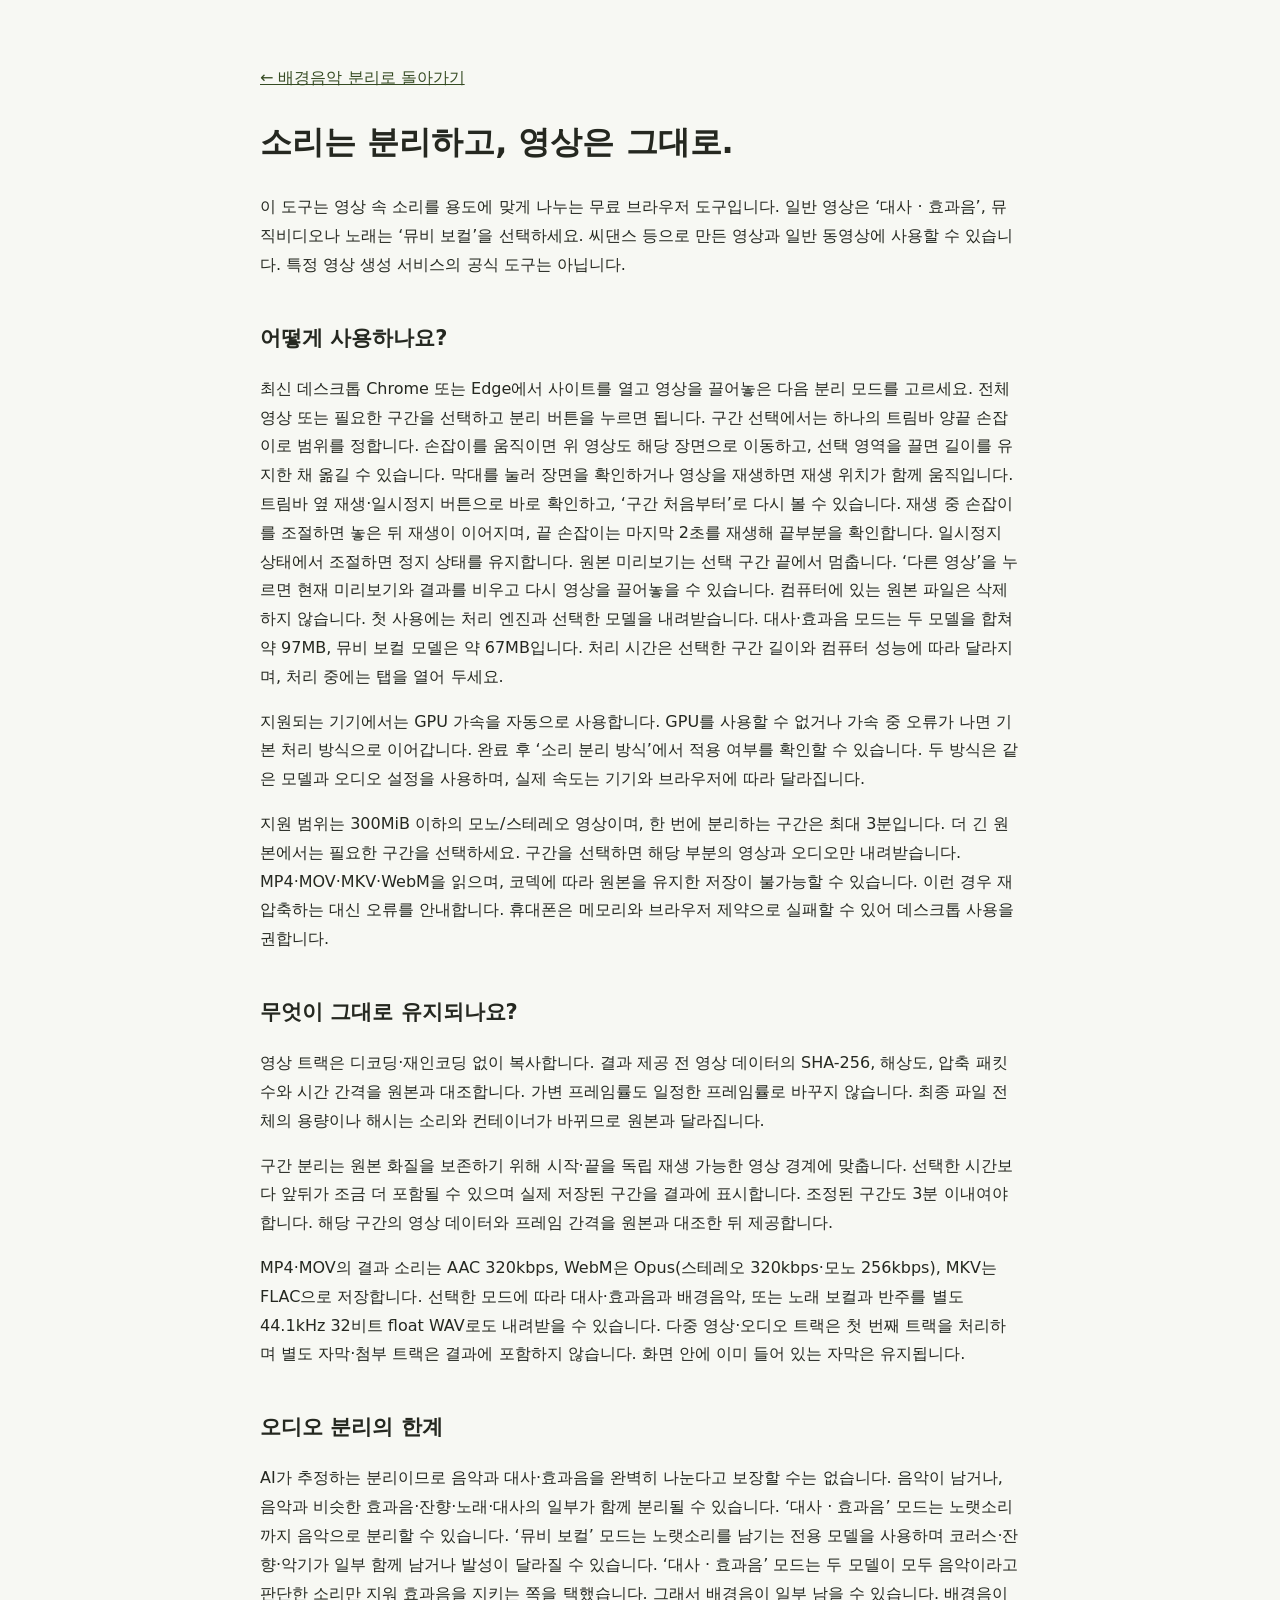
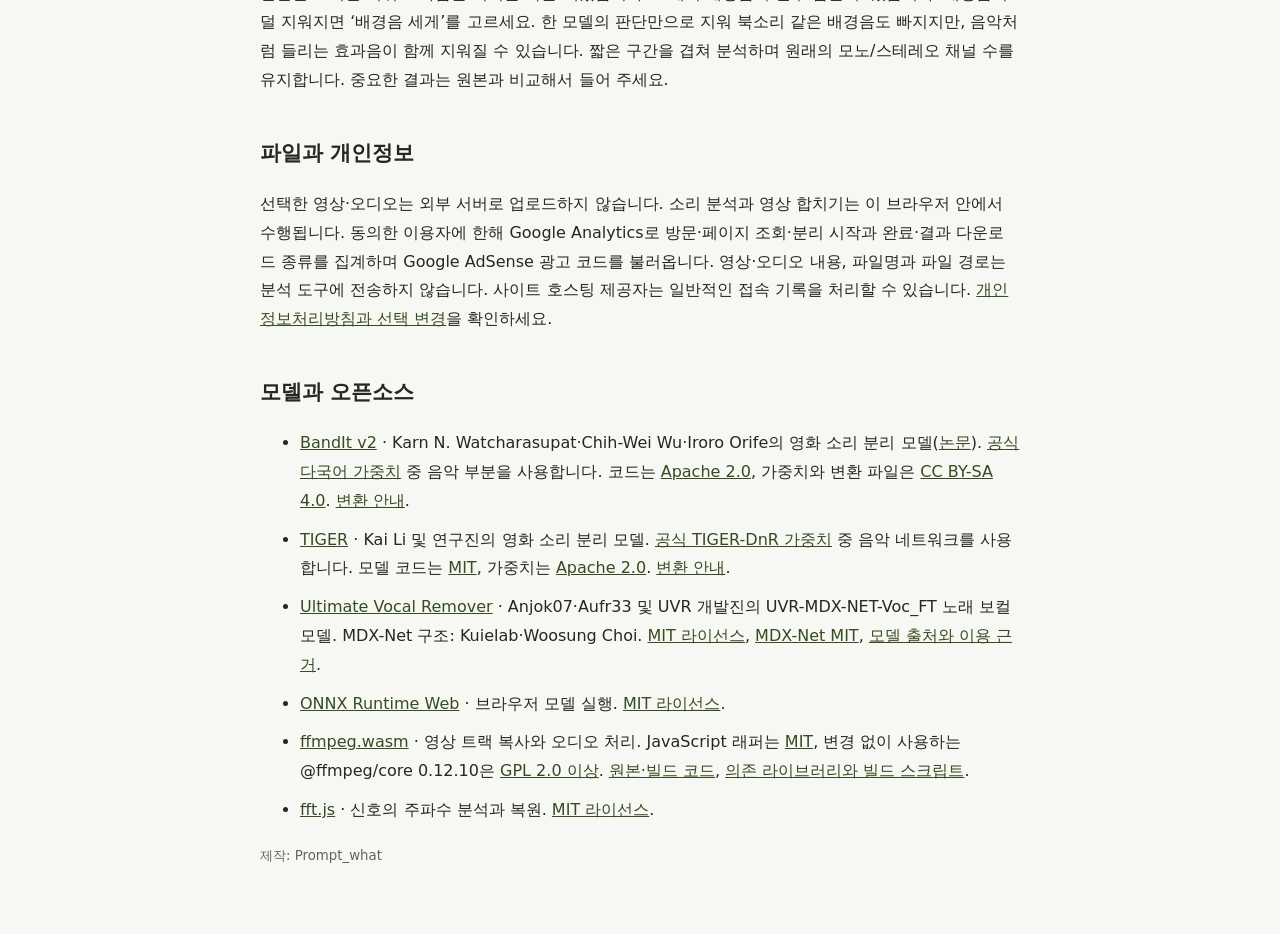
==== commit c16e95f7: "Connect AdSense and consent-based GA4 usage measurement" ====
--- a/about.html
+++ b/about.html
@@ -1,4 +1,5 @@
-<!doctype html><html lang="ko"><meta charset="utf-8"><meta name="viewport" content="width=device-width,initial-scale=1"><title>이용 안내 · 배경음악 분리</title><style>body{max-width:760px;margin:64px auto;padding:0 24px;font:16px/1.8 system-ui;color:#252820;background:#f7f8f3}h1{font-size:32px}h2{font-size:21px;margin-top:40px}a{color:#354b22}li{margin-bottom:10px}small{color:#62665a}</style>
+<!doctype html><html lang="ko"><meta charset="utf-8"><meta name="google-adsense-account" content="ca-pub-7570655174876561">
+<script src="/bgm-separator/metrics.js" defer></script><meta name="viewport" content="width=device-width,initial-scale=1"><title>이용 안내 · 배경음악 분리</title><style>body{max-width:760px;margin:64px auto;padding:0 24px;font:16px/1.8 system-ui;color:#252820;background:#f7f8f3}h1{font-size:32px}h2{font-size:21px;margin-top:40px}a{color:#354b22}li{margin-bottom:10px}small{color:#62665a}</style>
 <a href="./">← 배경음악 분리로 돌아가기</a><h1>소리는 분리하고, 영상은 그대로.</h1>
 <p>이 도구는 영상 속 소리를 용도에 맞게 나누는 무료 브라우저 도구입니다. 일반 영상은 ‘대사 · 효과음’, 뮤직비디오나 노래는 ‘뮤비 보컬’을 선택하세요. 씨댄스 등으로 만든 영상과 일반 동영상에 사용할 수 있습니다. 특정 영상 생성 서비스의 공식 도구는 아닙니다.</p>
 <h2>어떻게 사용하나요?</h2><p>최신 데스크톱 Chrome 또는 Edge에서 사이트를 열고 영상을 끌어놓은 다음 분리 모드를 고르세요. 전체 영상 또는 필요한 구간을 선택하고 분리 버튼을 누르면 됩니다. 구간 선택에서는 하나의 트림바 양끝 손잡이로 범위를 정합니다. 손잡이를 움직이면 위 영상도 해당 장면으로 이동하고, 선택 영역을 끌면 길이를 유지한 채 옮길 수 있습니다. 막대를 눌러 장면을 확인하거나 영상을 재생하면 재생 위치가 함께 움직입니다. 트림바 옆 재생·일시정지 버튼으로 바로 확인하고, ‘구간 처음부터’로 다시 볼 수 있습니다. 재생 중 손잡이를 조절하면 놓은 뒤 재생이 이어지며, 끝 손잡이는 마지막 2초를 재생해 끝부분을 확인합니다. 일시정지 상태에서 조절하면 정지 상태를 유지합니다. 원본 미리보기는 선택 구간 끝에서 멈춥니다. ‘다른 영상’을 누르면 현재 미리보기와 결과를 비우고 다시 영상을 끌어놓을 수 있습니다. 컴퓨터에 있는 원본 파일은 삭제하지 않습니다. 첫 사용에는 처리 엔진과 선택한 모델을 내려받습니다. 대사·효과음 모드는 두 모델을 합쳐 약 97MB, 뮤비 보컬 모델은 약 67MB입니다. 처리 시간은 선택한 구간 길이와 컴퓨터 성능에 따라 달라지며, 처리 중에는 탭을 열어 두세요.</p>
@@ -8,7 +9,7 @@
 <p>구간 분리는 원본 화질을 보존하기 위해 시작·끝을 독립 재생 가능한 영상 경계에 맞춥니다. 선택한 시간보다 앞뒤가 조금 더 포함될 수 있으며 실제 저장된 구간을 결과에 표시합니다. 조정된 구간도 3분 이내여야 합니다. 해당 구간의 영상 데이터와 프레임 간격을 원본과 대조한 뒤 제공합니다.</p>
 <p>MP4·MOV의 결과 소리는 AAC 320kbps, WebM은 Opus(스테레오 320kbps·모노 256kbps), MKV는 FLAC으로 저장합니다. 선택한 모드에 따라 대사·효과음과 배경음악, 또는 노래 보컬과 반주를 별도 44.1kHz 32비트 float WAV로도 내려받을 수 있습니다. 다중 영상·오디오 트랙은 첫 번째 트랙을 처리하며 별도 자막·첨부 트랙은 결과에 포함하지 않습니다. 화면 안에 이미 들어 있는 자막은 유지됩니다.</p>
 <h2>오디오 분리의 한계</h2><p>AI가 추정하는 분리이므로 음악과 대사·효과음을 완벽히 나눈다고 보장할 수는 없습니다. 음악이 남거나, 음악과 비슷한 효과음·잔향·노래·대사의 일부가 함께 분리될 수 있습니다. ‘대사 · 효과음’ 모드는 노랫소리까지 음악으로 분리할 수 있습니다. ‘뮤비 보컬’ 모드는 노랫소리를 남기는 전용 모델을 사용하며 코러스·잔향·악기가 일부 함께 남거나 발성이 달라질 수 있습니다. ‘대사 · 효과음’ 모드는 두 모델이 모두 음악이라고 판단한 소리만 지워 효과음을 지키는 쪽을 택했습니다. 그래서 배경음이 일부 남을 수 있습니다. 배경음이 덜 지워지면 ‘배경음 세게’를 고르세요. 한 모델의 판단만으로 지워 북소리 같은 배경음도 빠지지만, 음악처럼 들리는 효과음이 함께 지워질 수 있습니다. 짧은 구간을 겹쳐 분석하며 원래의 모노/스테레오 채널 수를 유지합니다. 중요한 결과는 원본과 비교해서 들어 주세요.</p>
-<h2>파일과 개인정보</h2><p>선택한 영상·오디오는 외부 서버로 업로드하지 않습니다. 소리 분석과 영상 합치기는 이 브라우저 안에서 수행됩니다. 처리 모델과 사이트 파일을 내려받는 네트워크 요청만 발생합니다. 광고·계정·분석 추적 코드를 넣지 않았습니다. 사이트 호스팅 제공자는 일반적인 접속 기록을 처리할 수 있습니다.</p>
+<h2>파일과 개인정보</h2><p>선택한 영상·오디오는 외부 서버로 업로드하지 않습니다. 소리 분석과 영상 합치기는 이 브라우저 안에서 수행됩니다. 동의한 이용자에 한해 Google Analytics로 방문·페이지 조회·분리 시작과 완료·결과 다운로드 종류를 집계하며 Google AdSense 광고 코드를 불러옵니다. 영상·오디오 내용, 파일명과 파일 경로는 분석 도구에 전송하지 않습니다. 사이트 호스팅 제공자는 일반적인 접속 기록을 처리할 수 있습니다. <a href="./privacy.html">개인정보처리방침과 선택 변경</a>을 확인하세요.</p>
 <h2>모델과 오픈소스</h2><ul>
 <li><a href="https://github.com/kwatcharasupat/bandit-v2">BandIt v2</a> · Karn N. Watcharasupat·Chih-Wei Wu·Iroro Orife의 영화 소리 분리 모델(<a href="https://arxiv.org/abs/2407.07275">논문</a>). <a href="https://zenodo.org/records/12701995">공식 다국어 가중치</a> 중 음악 부분을 사용합니다. 코드는 <a href="models/LICENSE-BANDIT-APACHE-2.0.txt">Apache 2.0</a>, 가중치와 변환 파일은 <a href="https://creativecommons.org/licenses/by-sa/4.0/">CC BY-SA 4.0</a>. <a href="models/NOTICE-BANDIT.txt">변환 안내</a>.</li>
 <li><a href="https://github.com/JusperLee/TIGER">TIGER</a> · Kai Li 및 연구진의 영화 소리 분리 모델. <a href="https://huggingface.co/JusperLee/TIGER-DnR">공식 TIGER-DnR 가중치</a> 중 음악 네트워크를 사용합니다. 모델 코드는 <a href="models/LICENSE-TIGER-MIT.txt">MIT</a>, 가중치는 <a href="models/LICENSE-APACHE-2.0.txt">Apache 2.0</a>. <a href="models/NOTICE.txt">변환 안내</a>.</li>
